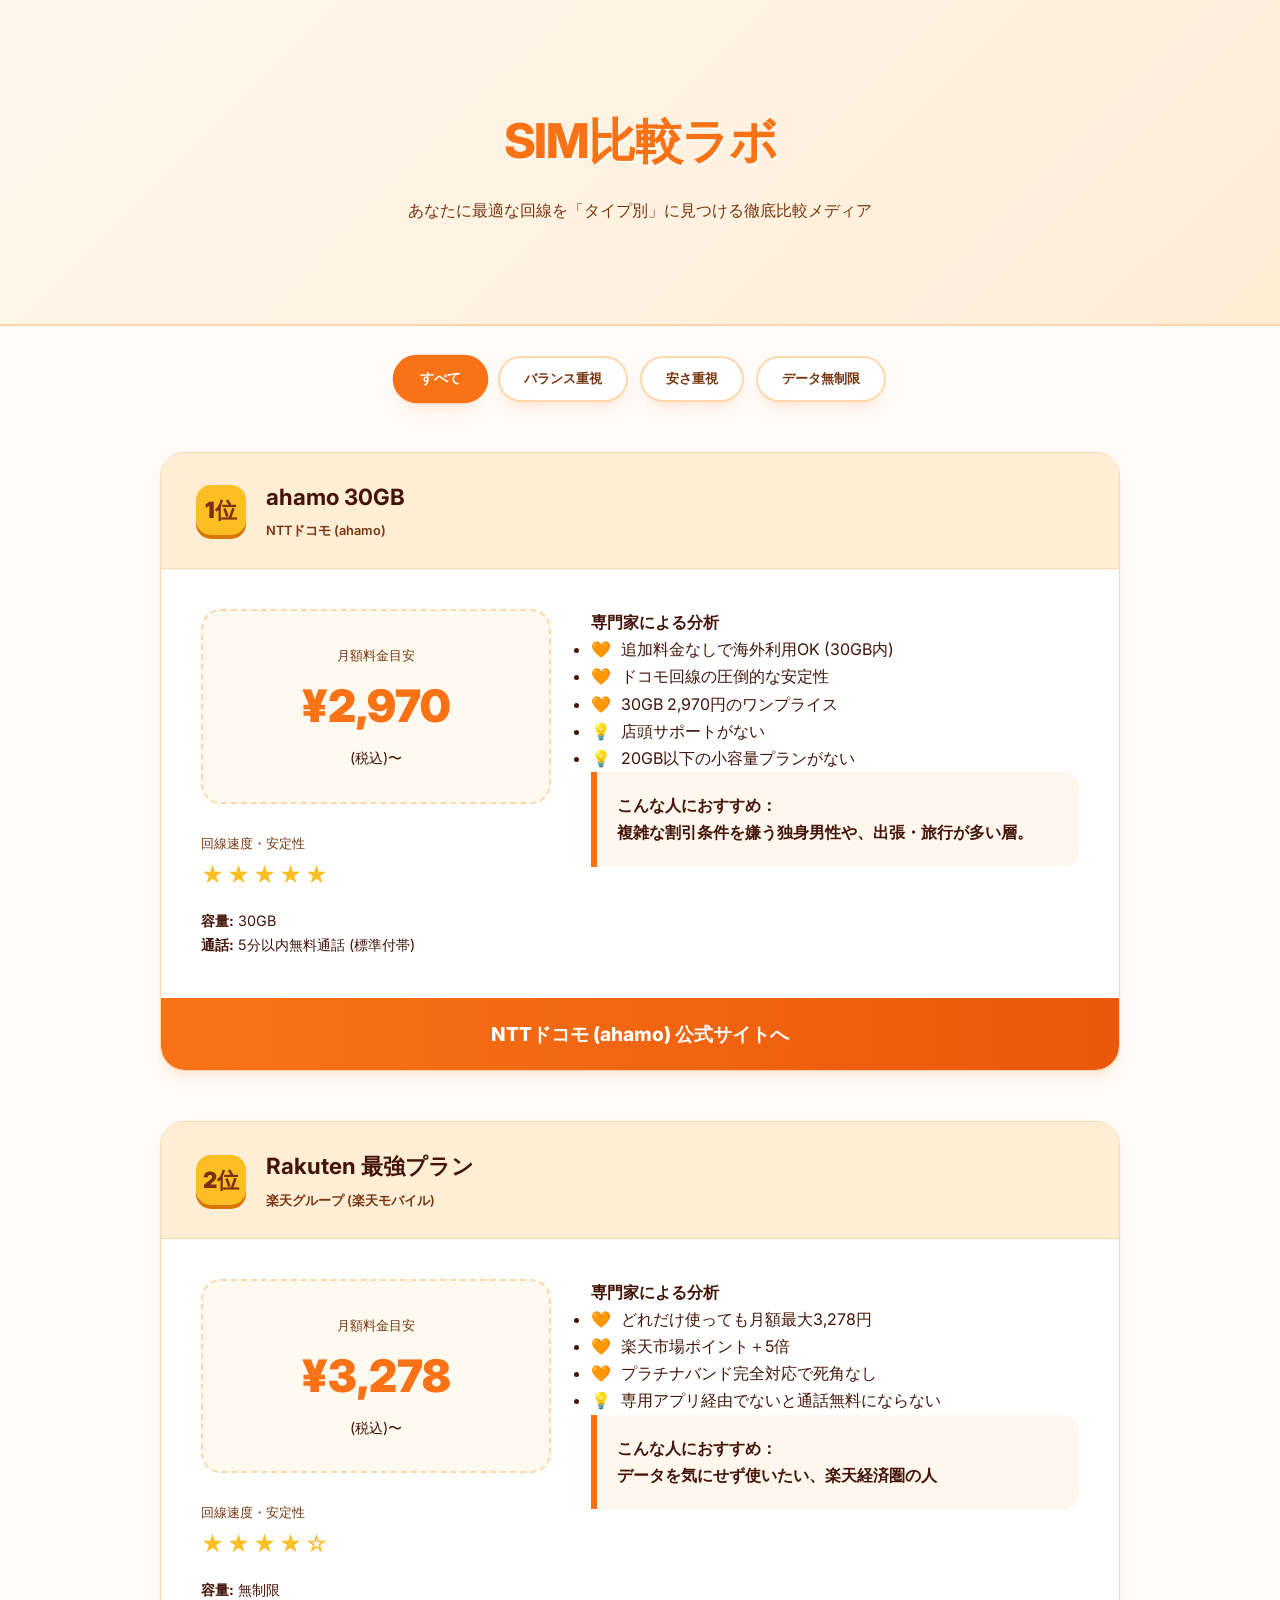
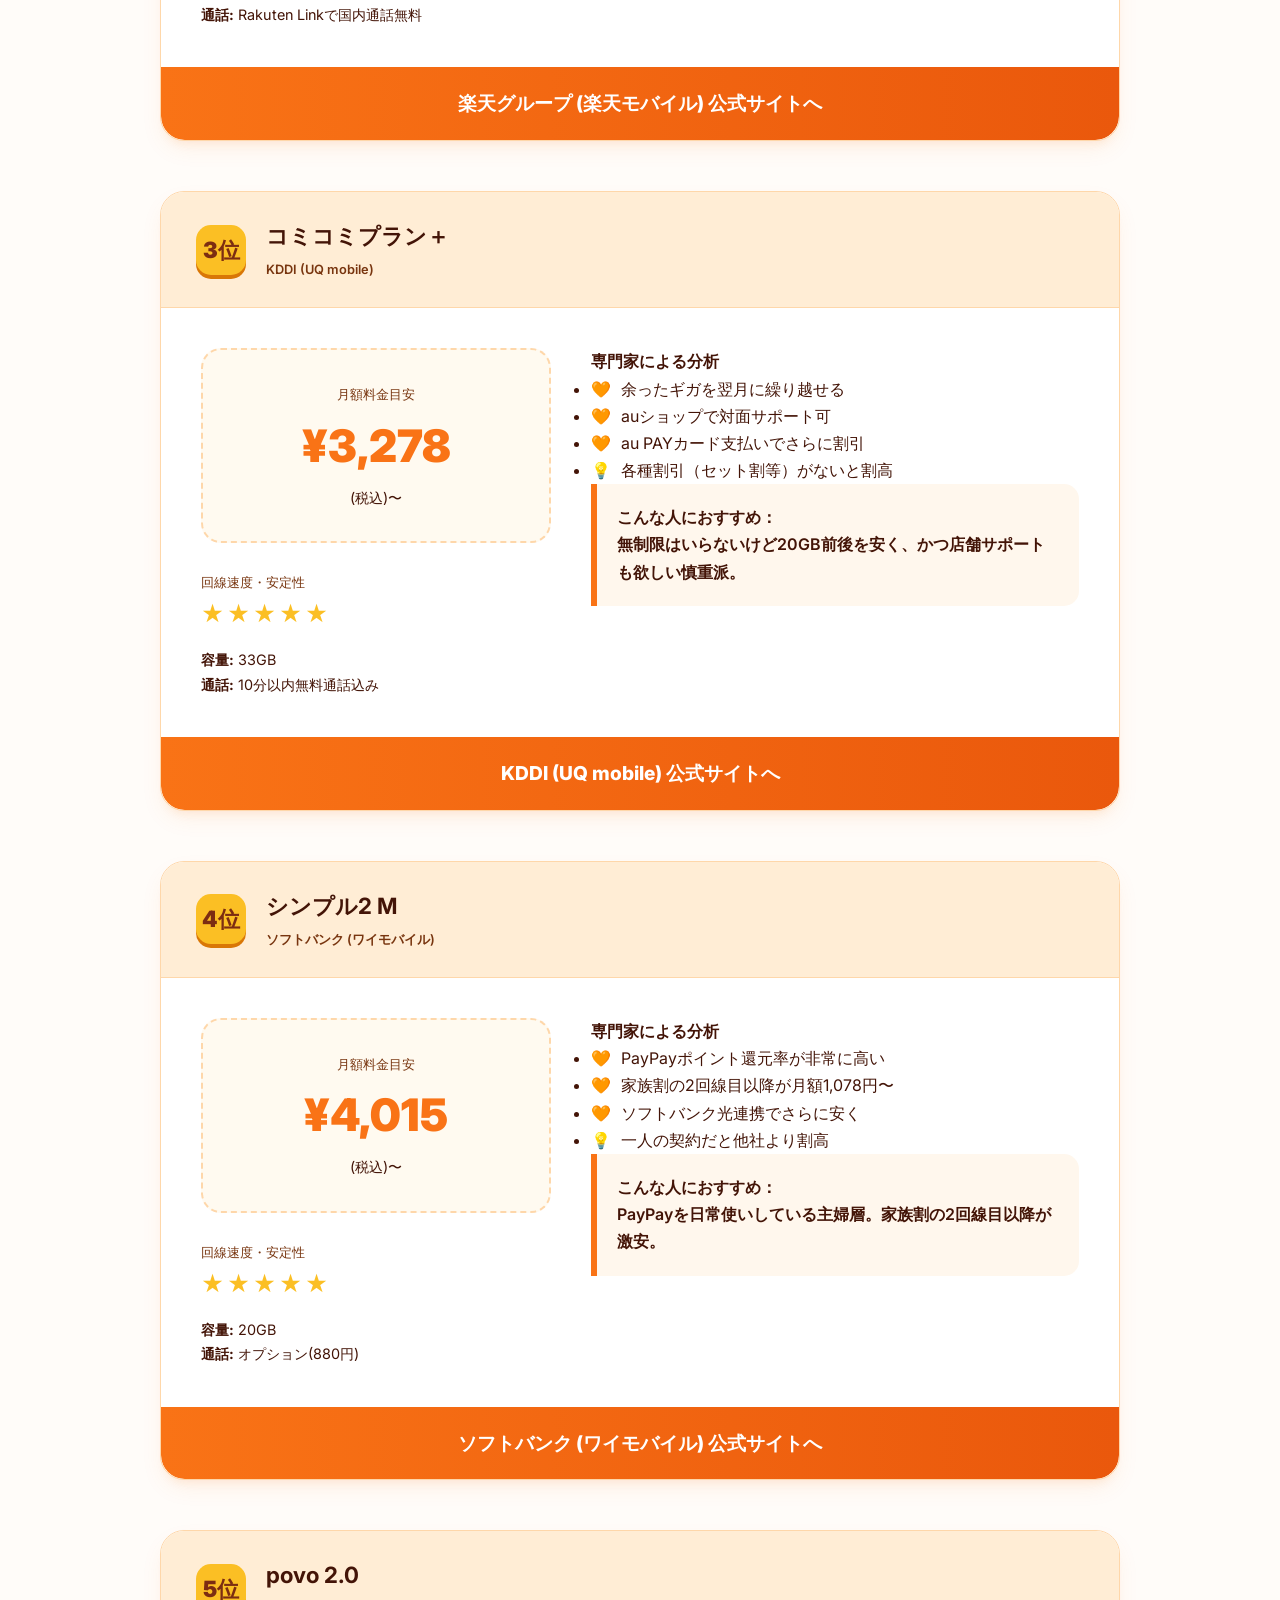
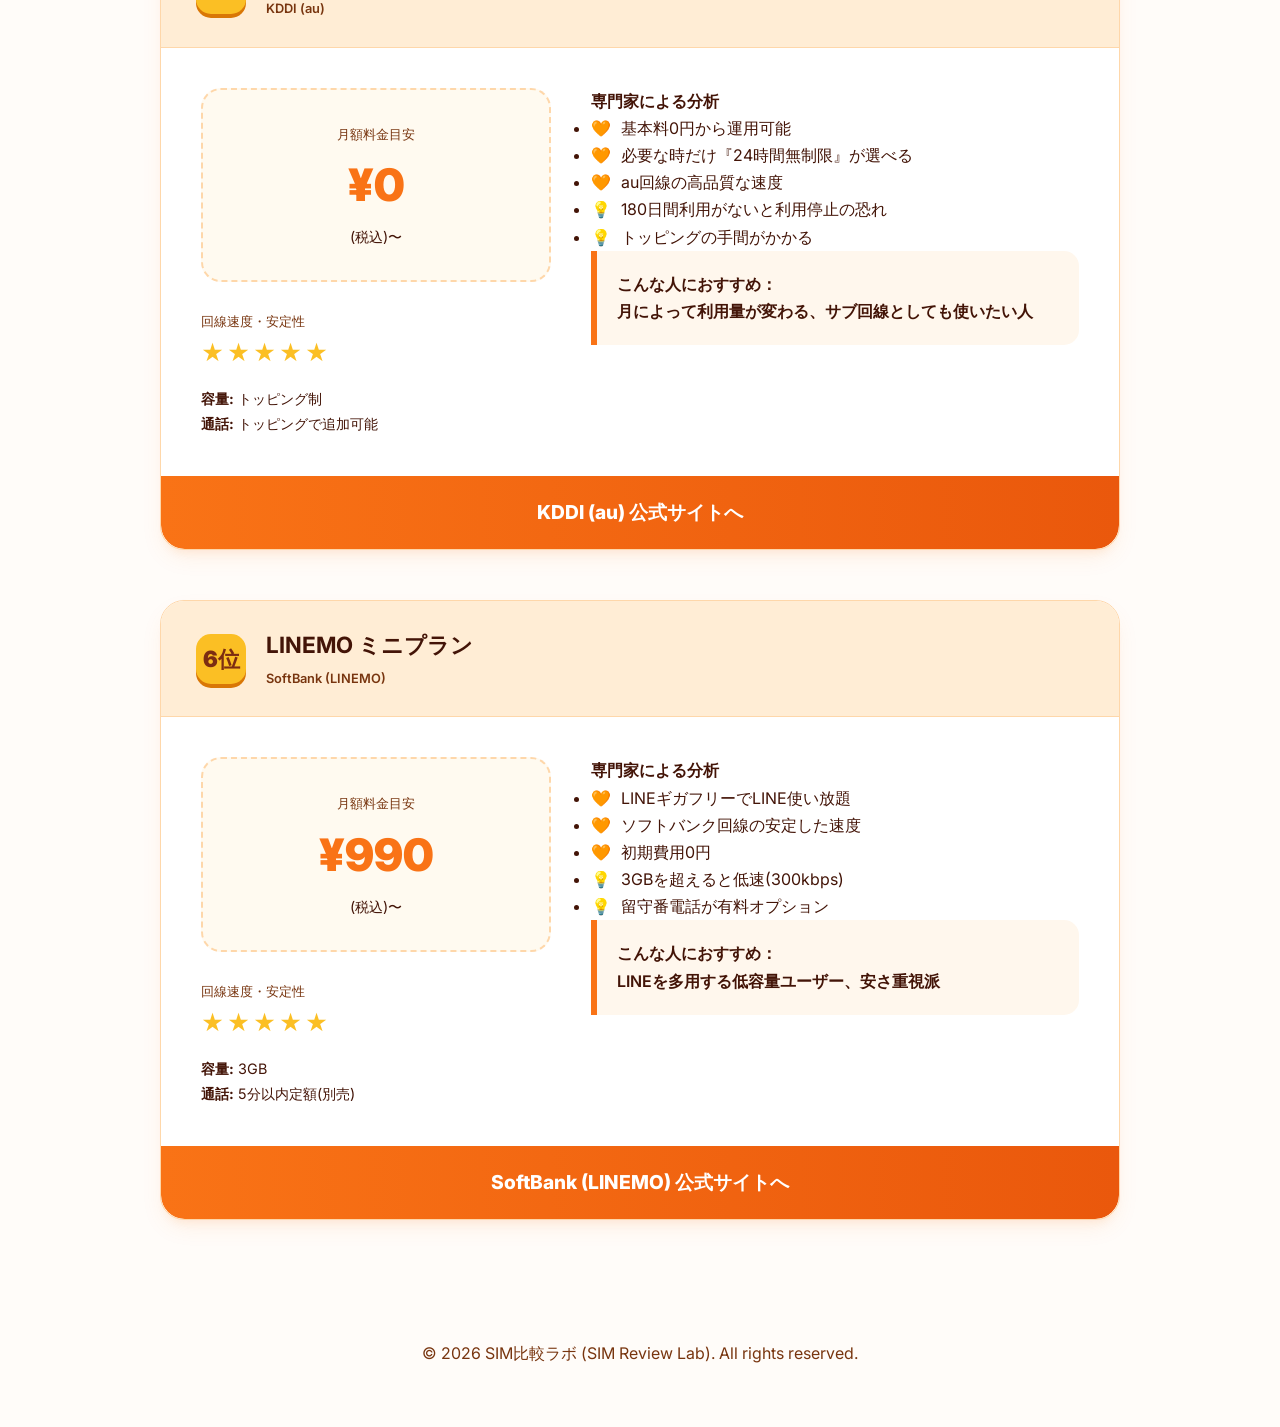
==== index.html @ 366abc52 "Add files via upload" ====
<!DOCTYPE html>
<html lang="ja">
<head>
    <meta charset="UTF-8">
    <meta name="viewport" content="width=device-width, initial-scale=1.0">
    <title>SIM比較ラボ | 格安SIM・キャリアの徹底比較</title>
    <!-- Google Fonts -->
    <link rel="preconnect" href="https://fonts.googleapis.com">
    <link rel="preconnect" href="https://fonts.gstatic.com" crossorigin>
    <link href="https://fonts.googleapis.com/css2?family=Inter:wght@400;600;700;800&display=swap" rel="stylesheet">
    <link rel="stylesheet" href="style.css">
</head>
<body>
    <header>
        <div class="container">
            <h1>SIM比較ラボ</h1>
            <p style="color: var(--text-muted); font-weight: 500;">あなたに最適な回線を「タイプ別」に見つける徹底比較メディア</p>
        </div>
    </header>

    <div class="container">
        <!-- Category Navigation -->
        <nav class="cat-nav">
            <button class="cat-btn active" data-cat="all">すべて</button>
            <button class="cat-btn" data-cat="balance">バランス重視</button>
            <button class="cat-btn" data-cat="cheap">安さ重視</button>
            <button class="cat-btn" data-cat="unlimited">データ無制限</button>
        </nav>

        <section id="rankingContainer" class="ranking-section">
            <div style="text-align: center; padding: 40px;">プランを読み込み中...</div>
        </section>

        <footer style="margin-top: 80px; text-align: center; color: var(--text-muted); padding: 40px 0;">
            <p>&copy; 2026 SIM比較ラボ (SIM Review Lab). All rights reserved.</p>
        </footer>
    </div>

    <script src="main.js"></script>
</body>
</html>
---- style.css ----
:root {
  --primary: #f97316; /* 暖色のオレンジ */
  --primary-light: #ffedd5;
  --secondary: #71717a;
  --accent: #fbbf24; /* ゴールド・イエロー */
  --bg-main: #fffcf9; /* クリーム色の背景 */
  --card-bg: #ffffff;
  --text-main: #431407; /* 濃い茶色のテキスト（温かみ） */
  --text-muted: #78350f;
  --border-color: #fed7aa;
  --success: #16a34a;
  --danger: #dc2626;
  --shadow: 0 10px 25px -5px rgba(249, 115, 22, 0.1), 0 8px 10px -6px rgba(249, 115, 22, 0.1);
}

* {
  margin: 0;
  padding: 0;
  box-sizing: border-box;
}

body {
  font-family: 'Inter', 'Noto Sans JP', sans-serif;
  background: var(--bg-main);
  color: var(--text-main);
  line-height: 1.7;
}

.container {
  max-width: 1000px;
  margin: 0 auto;
  padding: 20px;
}

/* Header & Navigation */
header {
  text-align: center;
  padding: 80px 20px;
  background: linear-gradient(135deg, #fff7ed 0%, #ffedd5 100%);
  border-bottom: 2px solid var(--border-color);
  margin-bottom: 40px;
}

header h1 {
  font-size: 3rem;
  font-weight: 800;
  color: var(--primary);
  letter-spacing: -1.5px;
  margin-bottom: 15px;
  text-shadow: 2px 2px 0px rgba(255,255,255,0.8);
}

.cat-nav {
  display: flex;
  justify-content: center;
  gap: 12px;
  margin: -30px 0 50px;
  position: sticky;
  top: 20px;
  z-index: 100;
}

.cat-btn {
  padding: 12px 24px;
  background: white;
  border: 2px solid var(--border-color);
  border-radius: 50px;
  cursor: pointer;
  font-weight: 700;
  color: var(--text-muted);
  box-shadow: var(--shadow);
  transition: all 0.3s cubic-bezier(0.4, 0, 0.2, 1);
}

.cat-btn.active {
  background: var(--primary);
  color: white;
  border-color: var(--primary);
  transform: scale(1.05);
}

/* Card & Ranking */
.review-card {
  background: var(--card-bg);
  border-radius: 24px;
  overflow: hidden;
  box-shadow: var(--shadow);
  border: 1px solid var(--border-color);
  margin-bottom: 50px;
  transition: transform 0.3s ease;
}

.review-card:hover {
  transform: translateY(-5px);
}

.card-header {
  padding: 25px 35px;
  background: var(--primary-light);
  display: flex;
  align-items: center;
  gap: 20px;
  border-bottom: 1px solid var(--border-color);
}

.rank-badge {
  background: var(--accent);
  color: #7c2d12;
  width: 50px;
  height: 50px;
  display: flex;
  align-items: center;
  justify-content: center;
  border-radius: 15px;
  font-weight: 900;
  font-size: 1.4rem;
  box-shadow: 0 4px 0 #d97706;
}

.card-content {
  padding: 40px;
  display: grid;
  grid-template-columns: 350px 1fr;
  gap: 40px;
}

@media (max-width: 850px) {
  .card-content { grid-template-columns: 1fr; }
}

.price-box {
  background: #fffaf0;
  padding: 30px;
  border-radius: 20px;
  border: 2px dashed var(--border-color);
  text-align: center;
  margin-bottom: 25px;
}

.price-main {
  font-size: 2.8rem;
  font-weight: 900;
  color: var(--primary);
  display: block;
}

.star-rating {
  color: var(--accent);
  font-size: 1.4rem;
  letter-spacing: 3px;
}

.list-pros li::before { content: '🧡'; margin-right: 10px; }
.list-cons li::before { content: '💡'; margin-right: 10px; }

.target-box {
  background: #fff7ed;
  border-left: 6px solid var(--primary);
  padding: 20px;
  border-radius: 0 15px 15px 0;
  font-weight: 600;
}

.btn-official {
  display: block;
  width: 100%;
  padding: 20px;
  background: linear-gradient(to right, #f97316, #ea580c);
  color: white;
  text-align: center;
  text-decoration: none;
  font-weight: 800;
  font-size: 1.2rem;
  border-radius: 0 0 24px 24px;
  transition: 0.3s;
}

.btn-official:hover {
  background: linear-gradient(to right, #ea580c, #c2410c);
  filter: brightness(1.1);
}

/* LP Specific */
.lp-hero {
  padding: 100px 20px;
  text-align: center;
  background: white;
  border-radius: 40px;
  margin-bottom: 60px;
  box-shadow: var(--shadow);
}

.crisis-text {
  color: var(--danger);
  font-weight: 900;
  font-size: 1.5rem;
  margin-bottom: 20px;
  display: block;
}

/* Diagnosis Section */
.diag-card {
  background: white;
  padding: 40px;
  border-radius: 30px;
  border: 3px solid var(--primary);
  margin: 40px 0;
}

.diag-grid {
  display: grid;
  grid-template-columns: repeat(auto-fit, minmax(200px, 1fr));
  gap: 20px;
  margin-top: 30px;
}

.diag-item {
  padding: 20px;
  background: var(--primary-light);
  border-radius: 15px;
  cursor: pointer;
  transition: 0.2s;
  text-align: center;
  font-weight: bold;
}

.diag-item:hover {
  background: var(--primary);
  color: white;
}
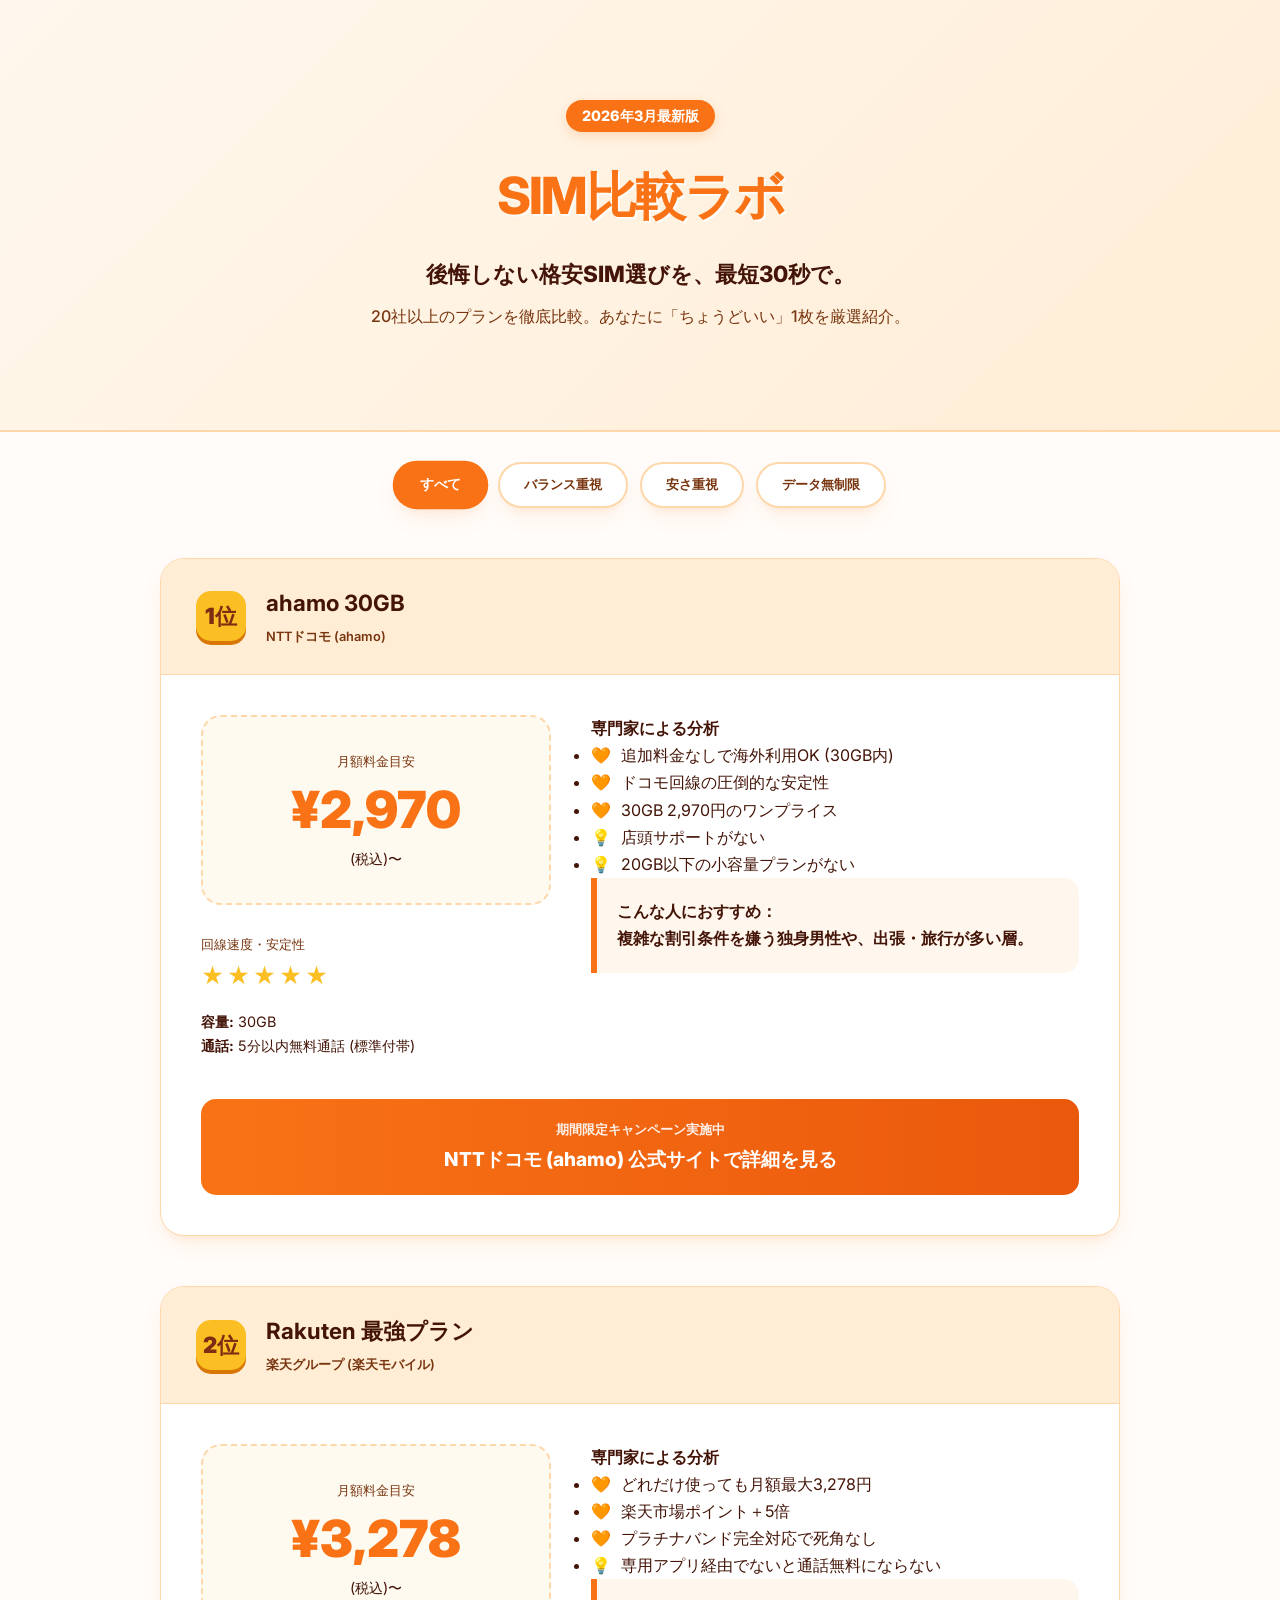
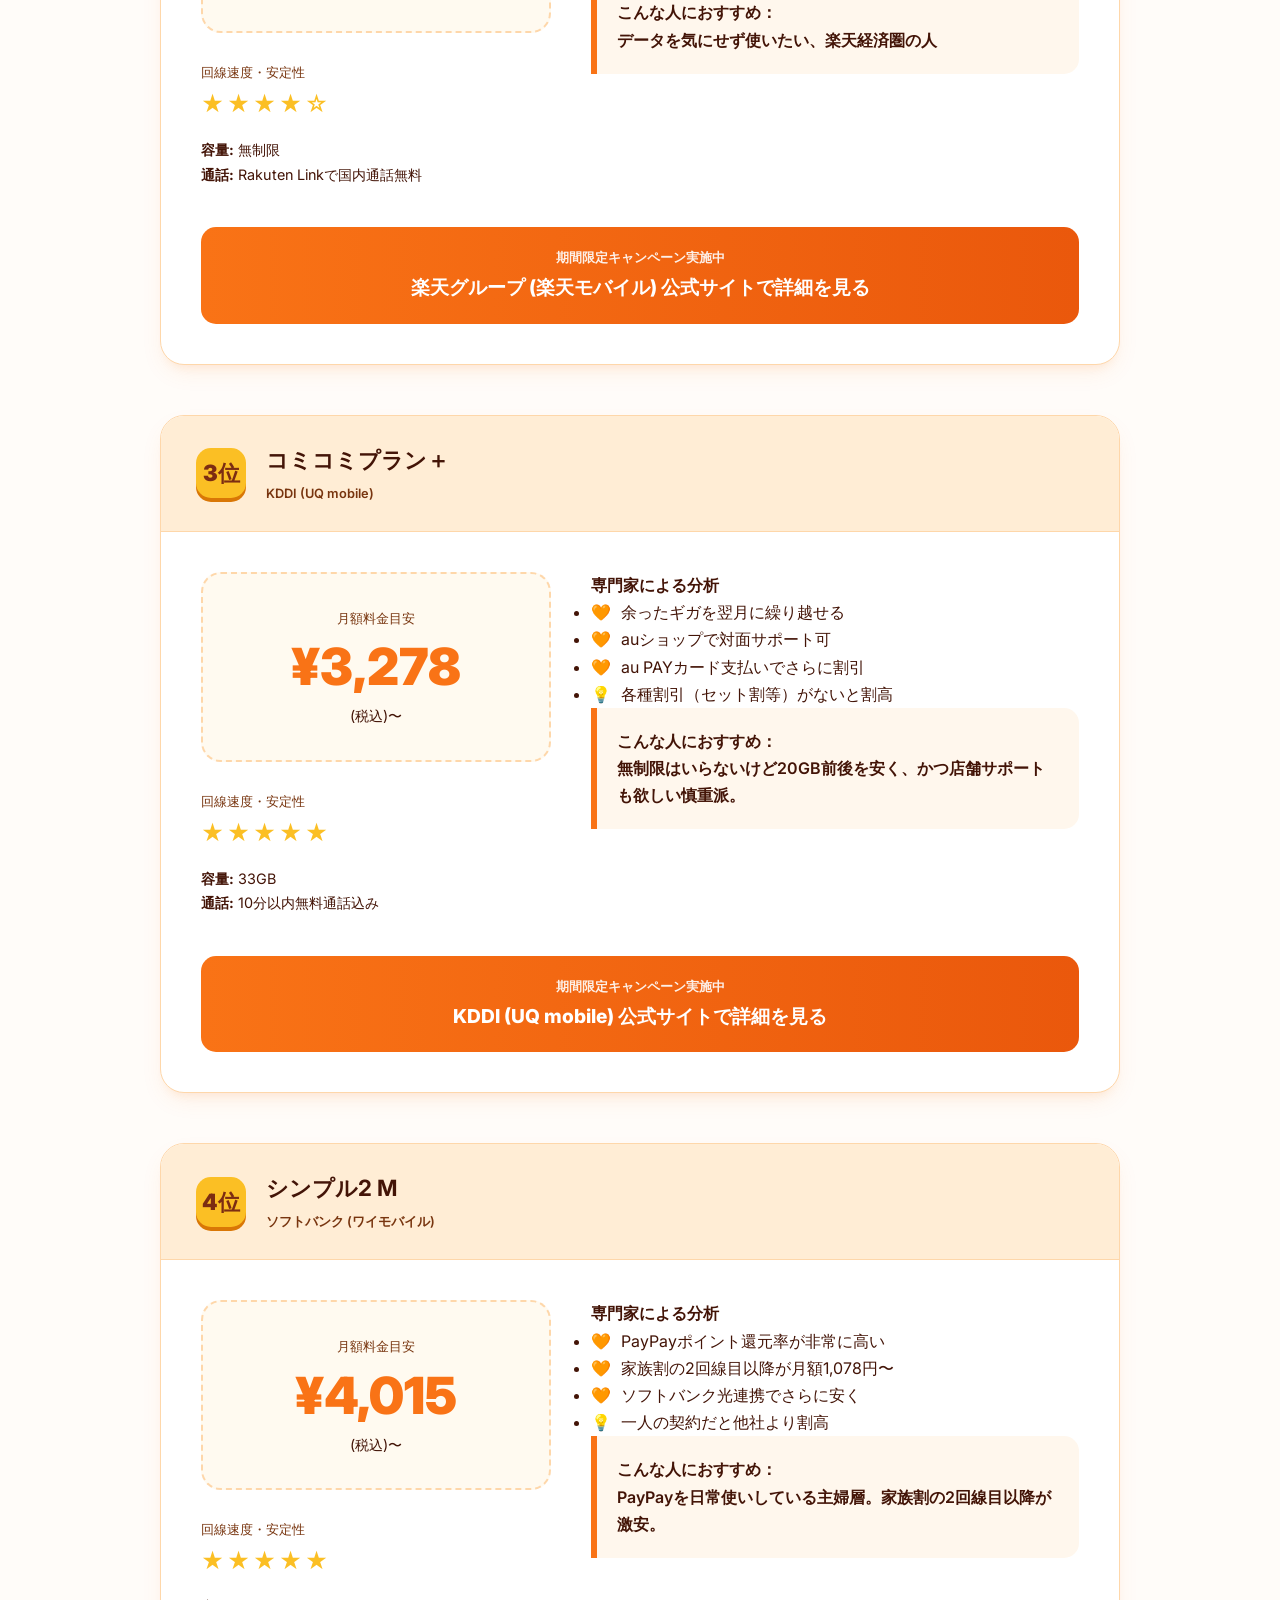
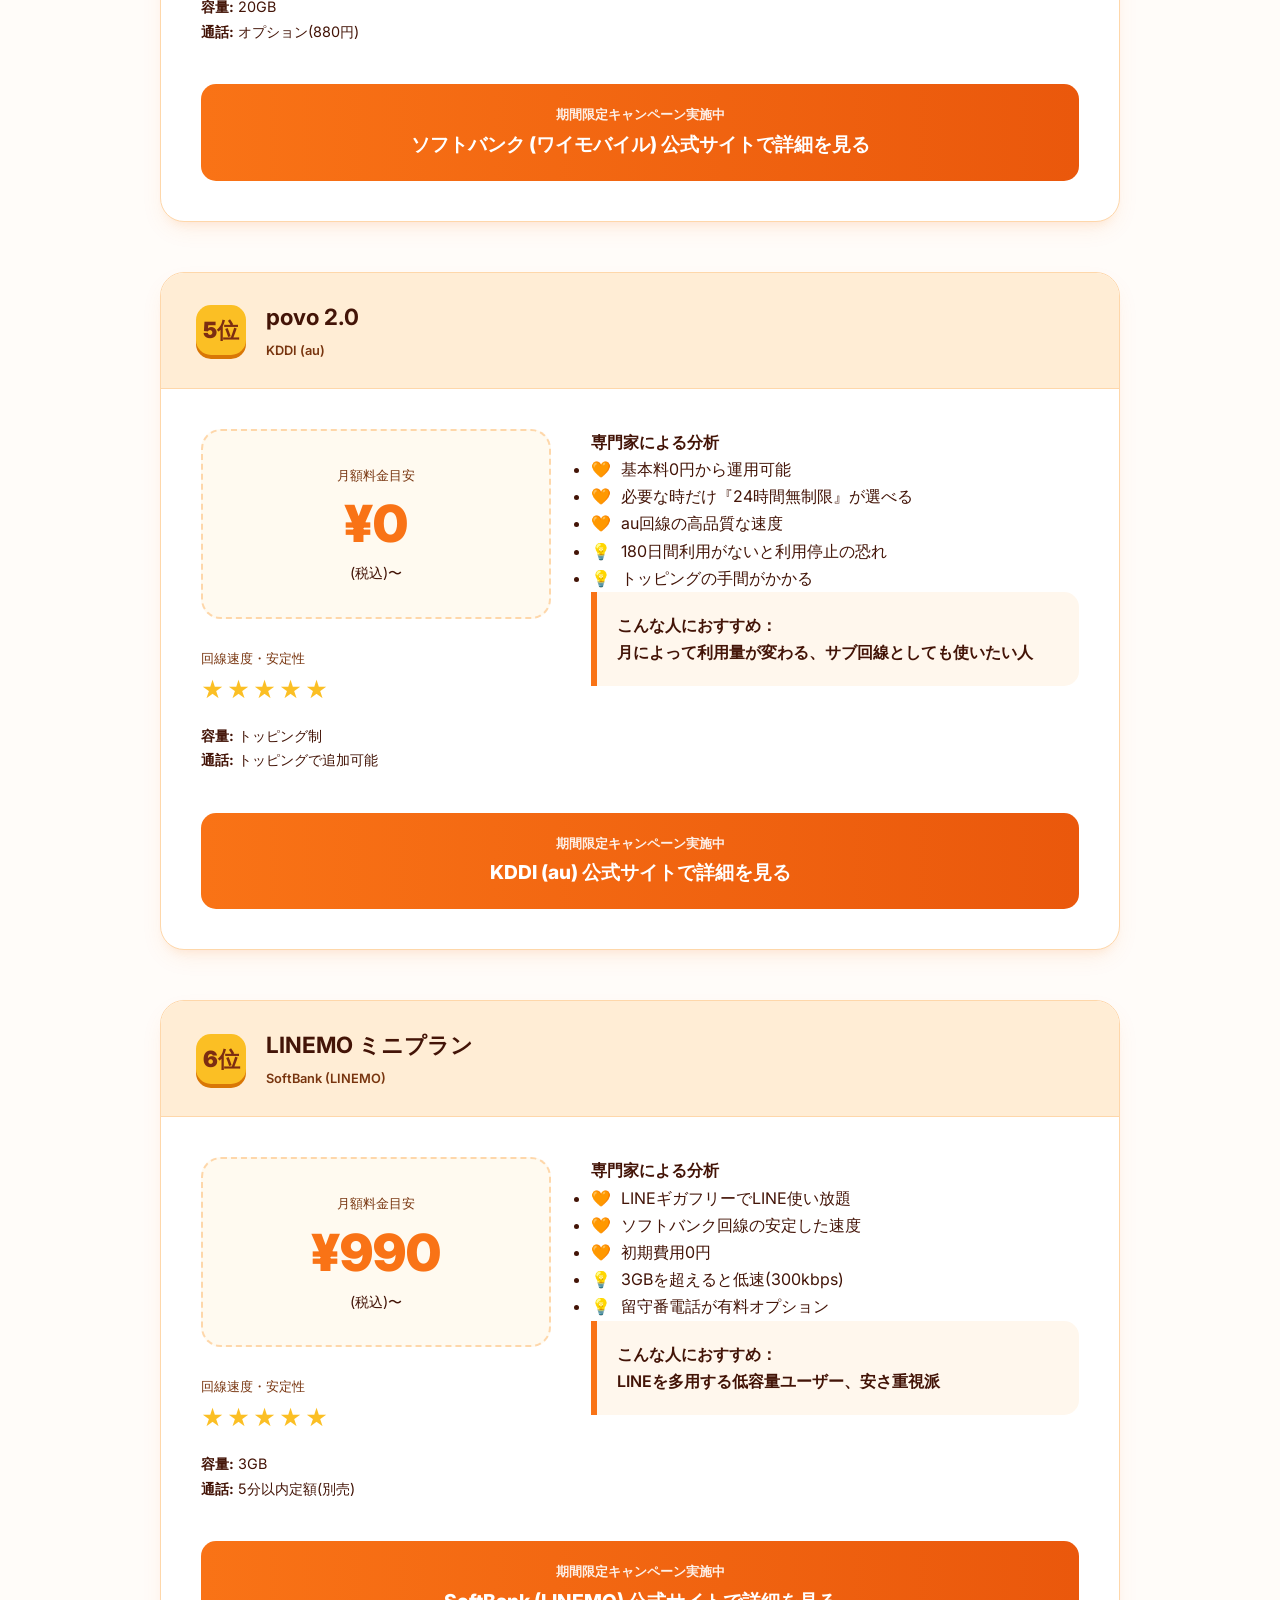
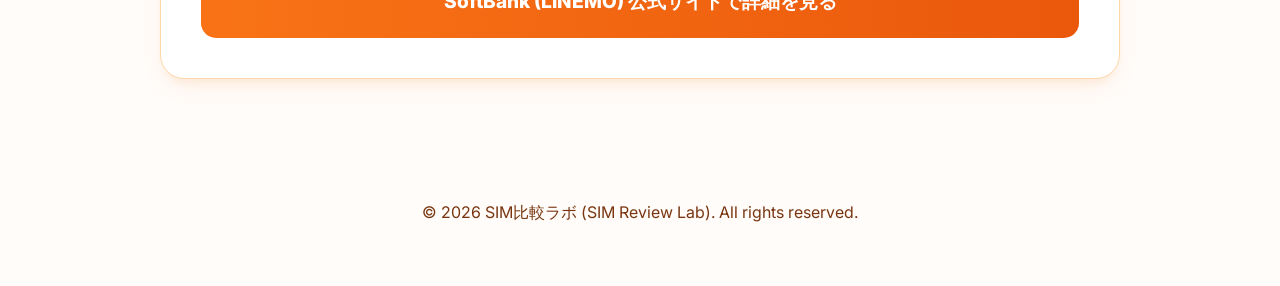
==== commit 3e69ca72: "Improve UX: Refresh hero copy, mobile optimization, and CTA enhancement" ====
--- a/index.html
+++ b/index.html
@@ -13,8 +13,10 @@
 <body>
     <header>
         <div class="container">
+            <div class="update-badge">2026年3月最新版</div>
             <h1>SIM比較ラボ</h1>
-            <p style="color: var(--text-muted); font-weight: 500;">あなたに最適な回線を「タイプ別」に見つける徹底比較メディア</p>
+            <p class="hero-subline">後悔しない格安SIM選びを、最短30秒で。</p>
+            <p class="hero-desc">20社以上のプランを徹底比較。あなたに「ちょうどいい」1枚を厳選紹介。</p>
         </div>
     </header>
 
--- a/style.css
+++ b/style.css
@@ -42,12 +42,39 @@
 }
 
 header h1 {
-  font-size: 3rem;
+  font-size: 3.2rem;
   font-weight: 800;
   color: var(--primary);
-  letter-spacing: -1.5px;
+  letter-spacing: -2px;
   margin-bottom: 15px;
   text-shadow: 2px 2px 0px rgba(255,255,255,0.8);
+}
+
+.update-badge {
+  display: inline-block;
+  background: var(--primary);
+  color: white;
+  padding: 4px 16px;
+  border-radius: 50px;
+  font-size: 0.9rem;
+  font-weight: 800;
+  margin-bottom: 20px;
+  box-shadow: 0 4px 12px rgba(249, 115, 22, 0.2);
+}
+
+.hero-subline {
+  font-size: 1.4rem;
+  font-weight: 800;
+  color: var(--text-main);
+  margin-bottom: 10px;
+}
+
+.hero-desc {
+  font-size: 1rem;
+  color: var(--text-muted);
+  font-weight: 500;
+  max-width: 600px;
+  margin: 0 auto;
 }
 
 .cat-nav {
@@ -138,10 +165,12 @@
 }
 
 .price-main {
-  font-size: 2.8rem;
+  font-size: 3.2rem;
   font-weight: 900;
   color: var(--primary);
   display: block;
+  line-height: 1;
+  margin: 10px 0;
 }
 
 .star-rating {
@@ -178,6 +207,15 @@
 .btn-official:hover {
   background: linear-gradient(to right, #ea580c, #c2410c);
   filter: brightness(1.1);
+}
+
+/* Mobile Adjustments */
+@media (max-width: 600px) {
+  header h1 { font-size: 2.2rem; }
+  .hero-subline { font-size: 1.1rem; }
+  .card-content { padding: 25px; gap: 20px; }
+  .spec-col { padding-bottom: 20px; border-bottom: 1px dashed var(--border-color); }
+  .price-main { font-size: 2.5rem; }
 }
 
 /* LP Specific */
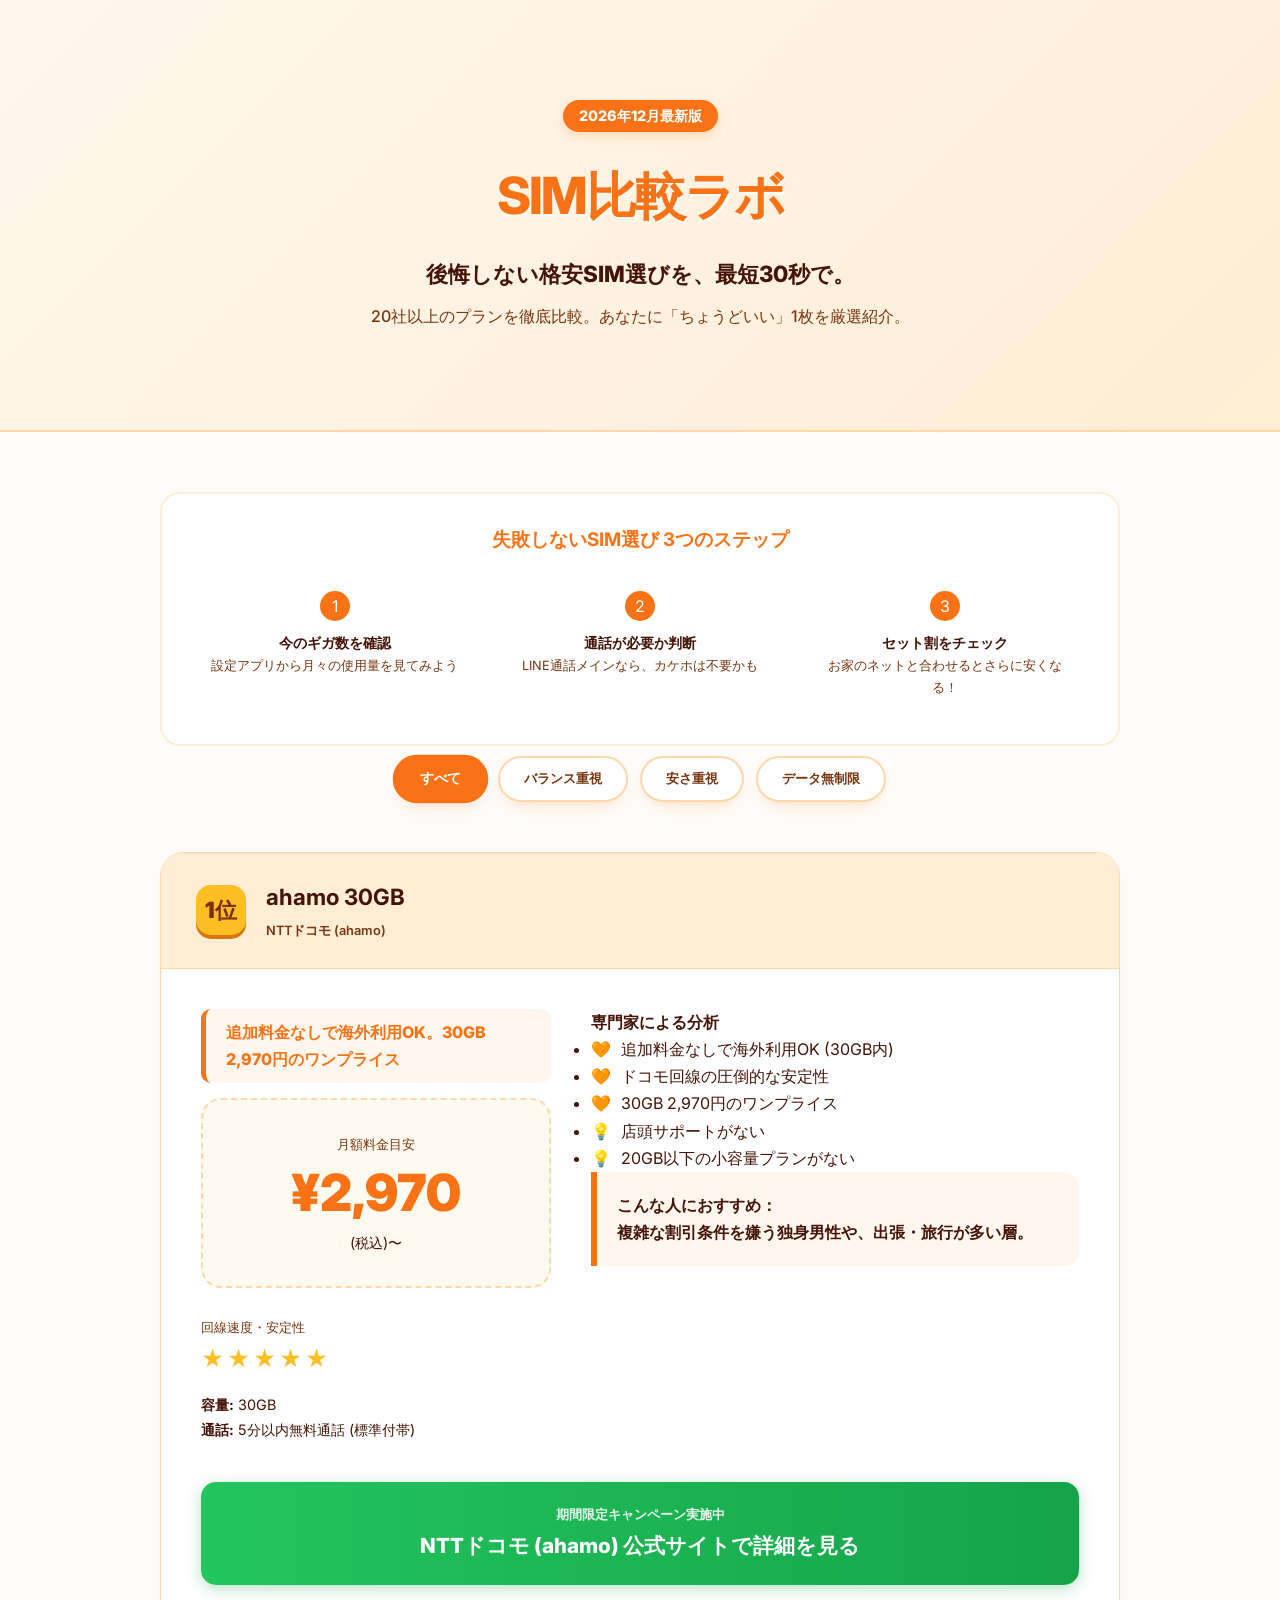
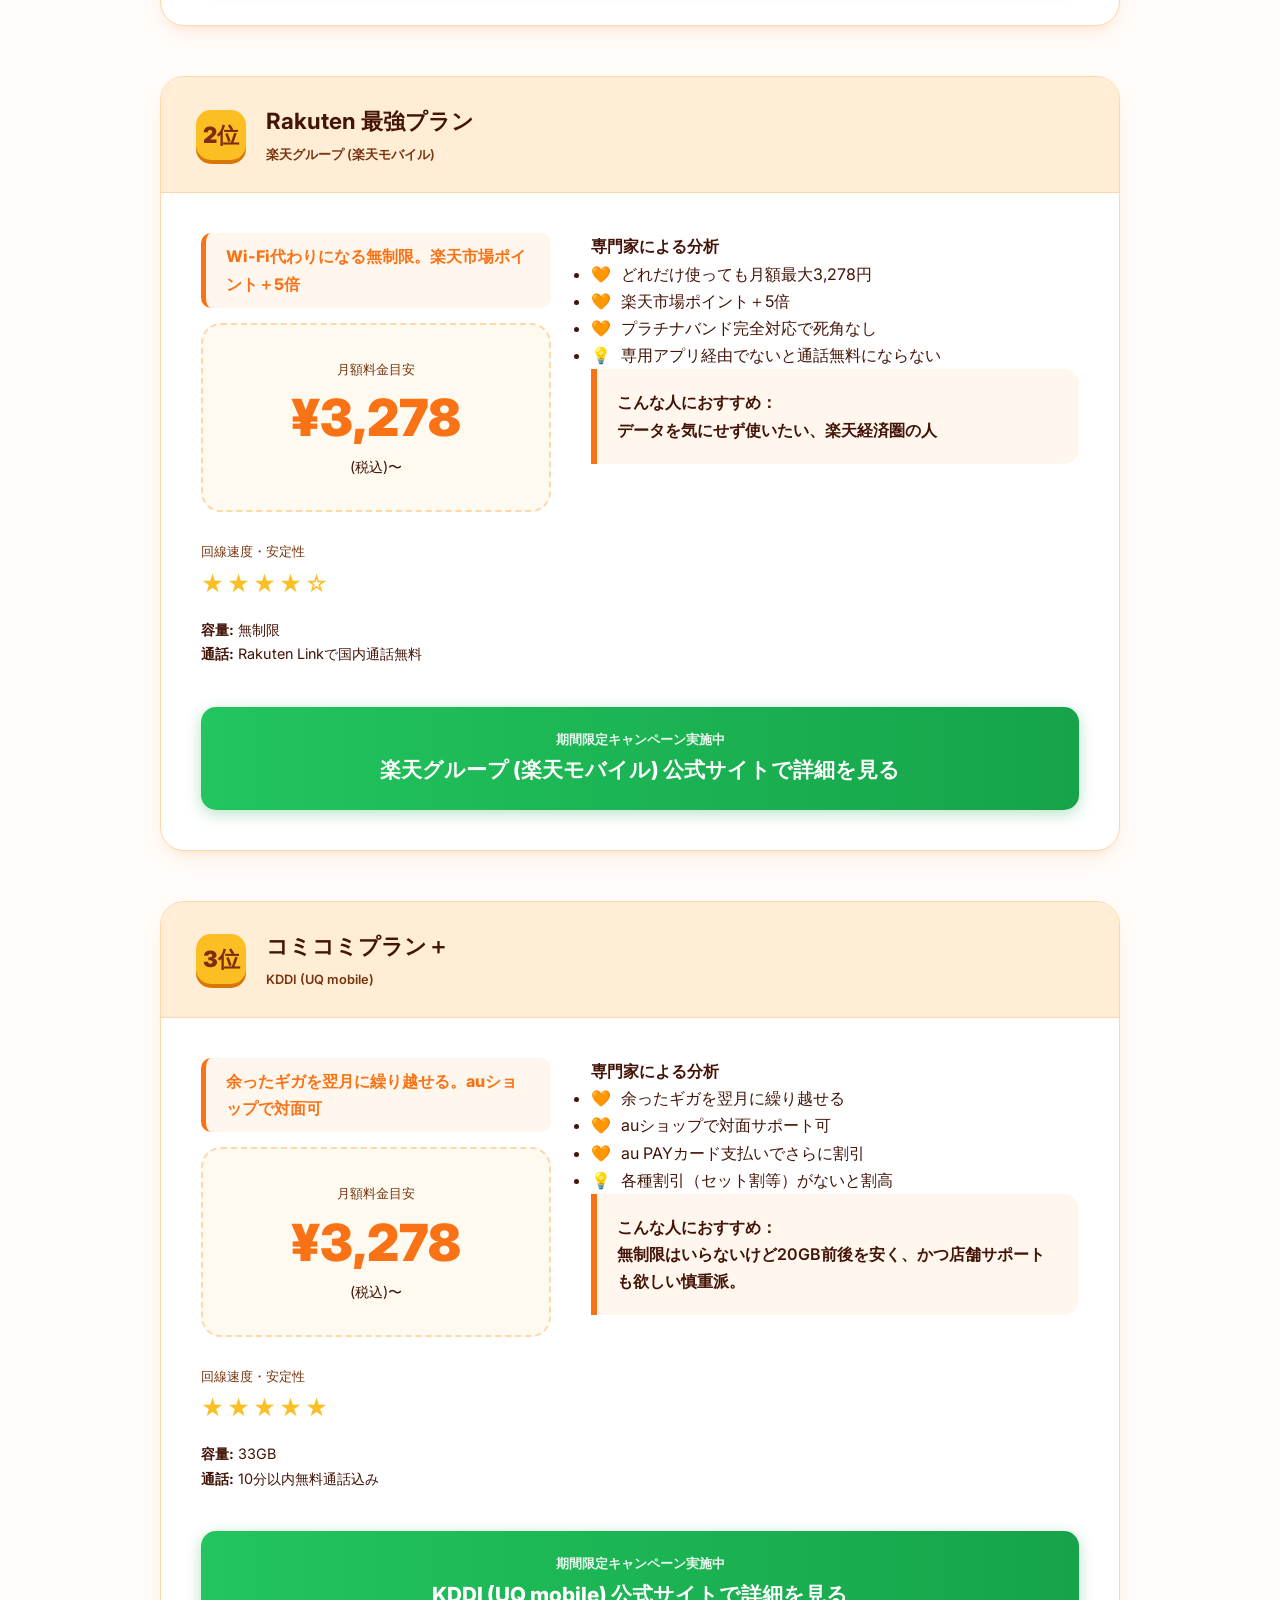
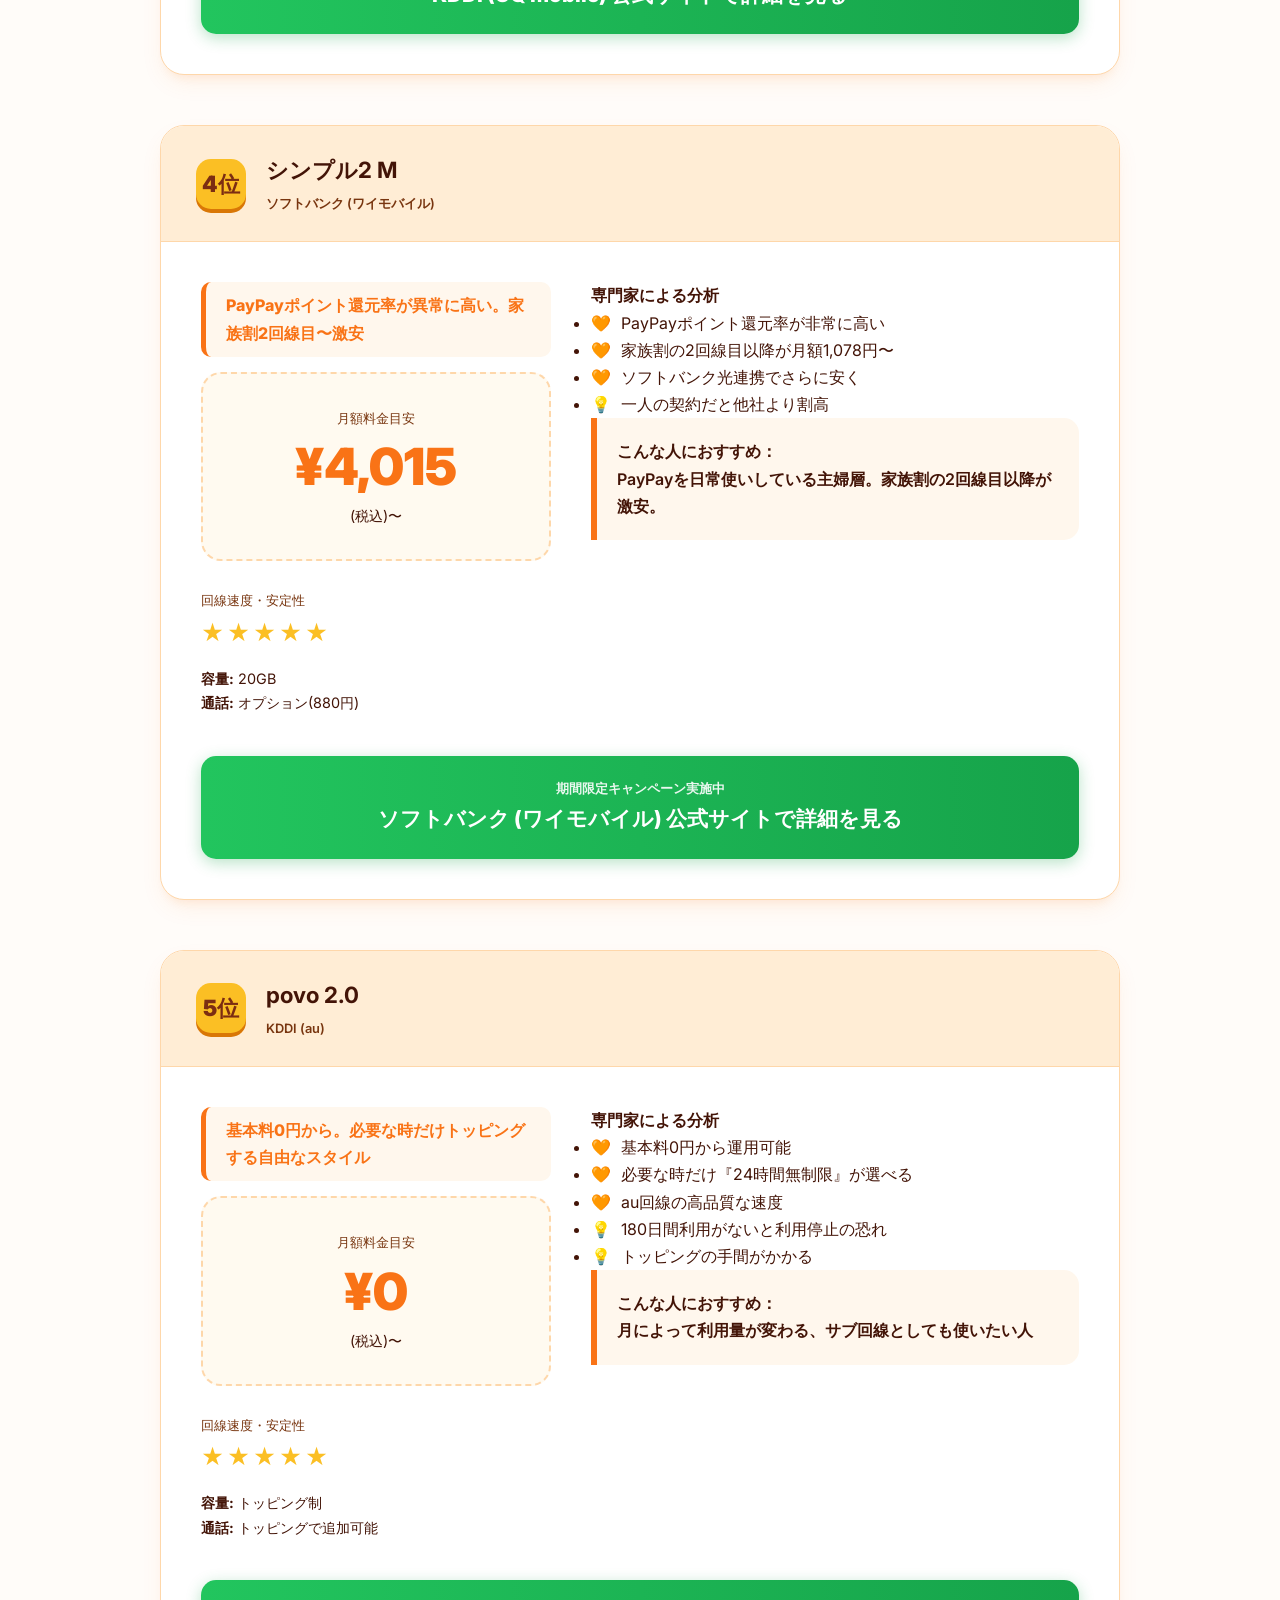
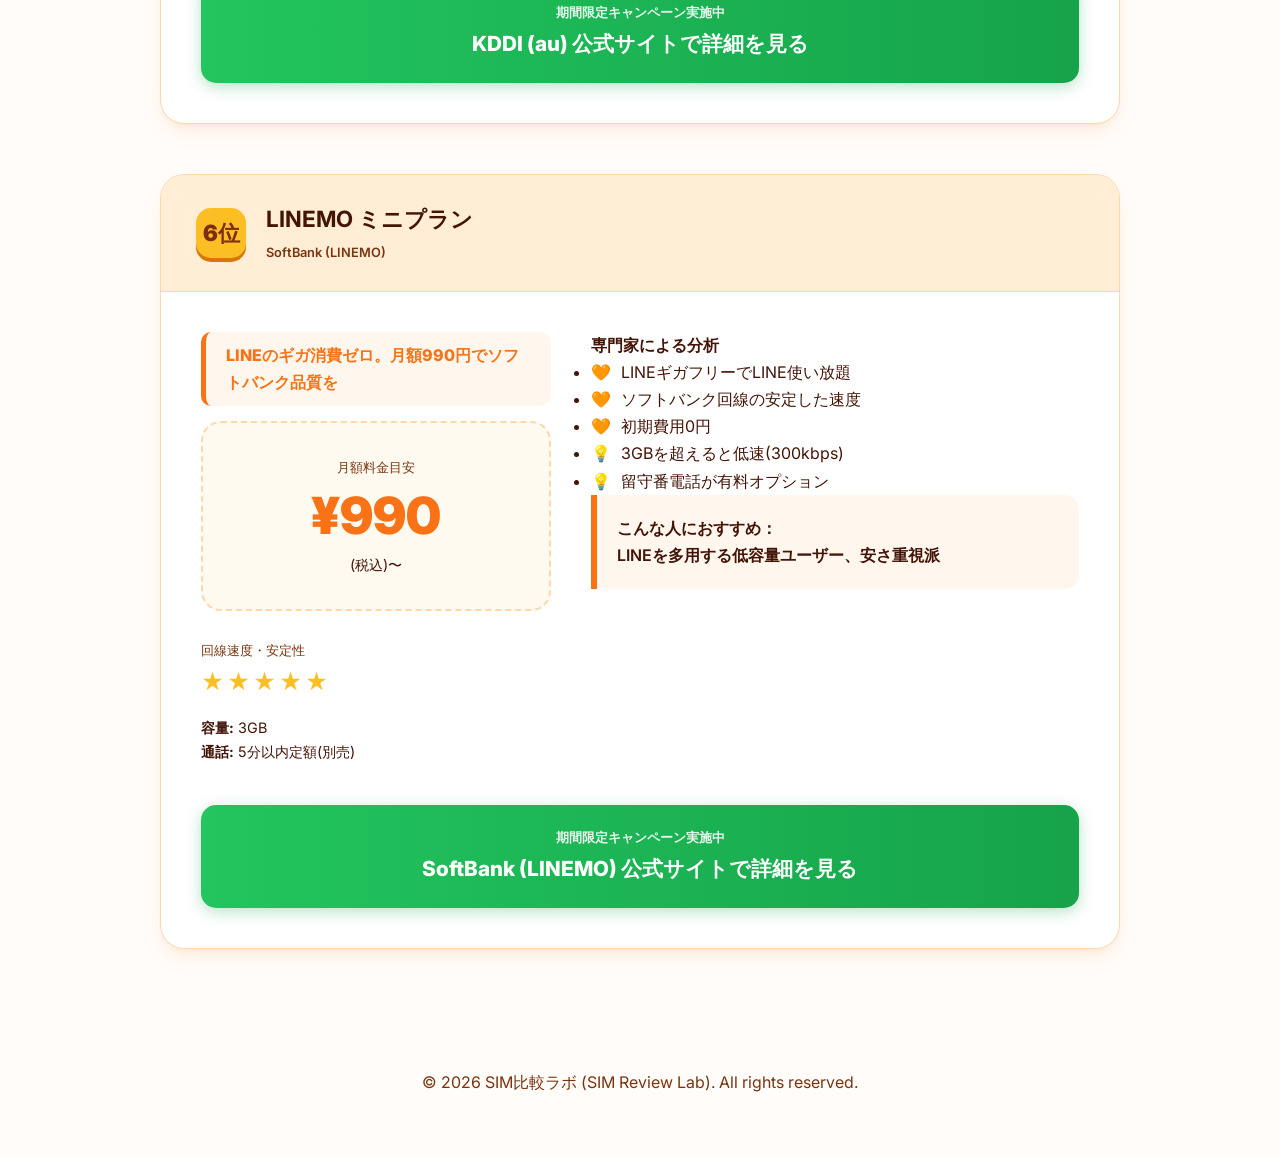
==== commit 0157e481: "Improve UX Phase 2: Dynamic date, Killer phrases, Skeleton screen, and CTA optimization" ====
--- a/index.html
+++ b/index.html
@@ -13,7 +13,7 @@
 <body>
     <header>
         <div class="container">
-            <div class="update-badge">2026年3月最新版</div>
+            <div class="update-badge" id="currentDateBadge">2026年3月最新版</div>
             <h1>SIM比較ラボ</h1>
             <p class="hero-subline">後悔しない格安SIM選びを、最短30秒で。</p>
             <p class="hero-desc">20社以上のプランを徹底比較。あなたに「ちょうどいい」1枚を厳選紹介。</p>
@@ -21,6 +21,28 @@
     </header>
 
     <div class="container">
+        <!-- Quick Guide -->
+        <section class="guide-section">
+            <h3 style="text-align: center; color: var(--primary);">失敗しないSIM選び 3つのステップ</h3>
+            <div class="guide-grid">
+                <div class="guide-step">
+                    <span class="step-num">1</span>
+                    <p style="font-size: 0.9rem; font-weight: 700;">今のギガ数を確認</p>
+                    <p style="font-size: 0.8rem; color: var(--text-muted);">設定アプリから月々の使用量を見てみよう</p>
+                </div>
+                <div class="guide-step">
+                    <span class="step-num">2</span>
+                    <p style="font-size: 0.9rem; font-weight: 700;">通話が必要か判断</p>
+                    <p style="font-size: 0.8rem; color: var(--text-muted);">LINE通話メインなら、カケホは不要かも</p>
+                </div>
+                <div class="guide-step">
+                    <span class="step-num">3</span>
+                    <p style="font-size: 0.9rem; font-weight: 700;">セット割をチェック</p>
+                    <p style="font-size: 0.8rem; color: var(--text-muted);">お家のネットと合わせるとさらに安くなる！</p>
+                </div>
+            </div>
+        </section>
+
         <!-- Category Navigation -->
         <nav class="cat-nav">
             <button class="cat-btn active" data-cat="all">すべて</button>
@@ -30,7 +52,9 @@
         </nav>
 
         <section id="rankingContainer" class="ranking-section">
-            <div style="text-align: center; padding: 40px;">プランを読み込み中...</div>
+            <div class="skeleton-card skeleton"></div>
+            <div class="skeleton-card skeleton"></div>
+            <div class="skeleton-card skeleton"></div>
         </section>
 
         <footer style="margin-top: 80px; text-align: center; color: var(--text-muted); padding: 40px 0;">
--- a/style.css
+++ b/style.css
@@ -209,6 +209,94 @@
   filter: brightness(1.1);
 }
 
+/* New Positive CTA Color for Phase 2 */
+.btn-cta-positive {
+  display: block;
+  width: 100%;
+  padding: 22px;
+  background: linear-gradient(to right, #22c55e, #16a34a);
+  color: white;
+  text-align: center;
+  text-decoration: none;
+  font-weight: 800;
+  font-size: 1.3rem;
+  border-radius: 15px;
+  transition: 0.3s;
+  box-shadow: 0 4px 15px rgba(22, 163, 74, 0.3);
+}
+
+.btn-cta-positive:hover {
+  transform: translateY(-2px);
+  box-shadow: 0 6px 20px rgba(22, 163, 74, 0.4);
+  filter: brightness(1.05);
+}
+
+/* Skeleton Screen */
+.skeleton {
+  background: linear-gradient(90deg, #f3f4f6 25%, #e5e7eb 50%, #f3f4f6 75%);
+  background-size: 200% 100%;
+  animation: loading 1.5s infinite;
+  border-radius: 12px;
+}
+
+@keyframes loading {
+  0% { background-position: 200% 0; }
+  100% { background-position: -200% 0; }
+}
+
+.skeleton-card {
+  height: 400px;
+  margin-bottom: 30px;
+  background: white;
+  border: 1px solid var(--border-color);
+  border-radius: 24px;
+  padding: 40px;
+}
+
+/* Guide Section */
+.guide-section {
+  background: white;
+  padding: 30px;
+  border-radius: 20px;
+  margin-bottom: 40px;
+  border: 2px solid var(--primary-light);
+}
+
+.guide-grid {
+  display: grid;
+  grid-template-columns: repeat(auto-fit, minmax(200px, 1fr));
+  gap: 20px;
+  margin-top: 20px;
+}
+
+.guide-step {
+  text-align: center;
+  padding: 15px;
+}
+
+.step-num {
+  display: inline-block;
+  background: var(--primary);
+  color: white;
+  width: 30px;
+  height: 30px;
+  border-radius: 50%;
+  line-height: 30px;
+  margin-bottom: 10px;
+}
+
+/* Killer Phrase */
+.killer-phrase {
+  display: block;
+  background: #fff7ed;
+  color: var(--primary);
+  padding: 10px 20px;
+  border-radius: 10px;
+  font-weight: 800;
+  margin-bottom: 15px;
+  border-left: 5px solid var(--primary);
+}
+
 /* Mobile Adjustments */
 @media (max-width: 600px) {
   header h1 { font-size: 2.2rem; }
@@ -216,6 +304,7 @@
   .card-content { padding: 25px; gap: 20px; }
   .spec-col { padding-bottom: 20px; border-bottom: 1px dashed var(--border-color); }
   .price-main { font-size: 2.5rem; }
+  .btn-cta-positive { font-size: 1.1rem; padding: 18px; }
 }
 
 /* LP Specific */
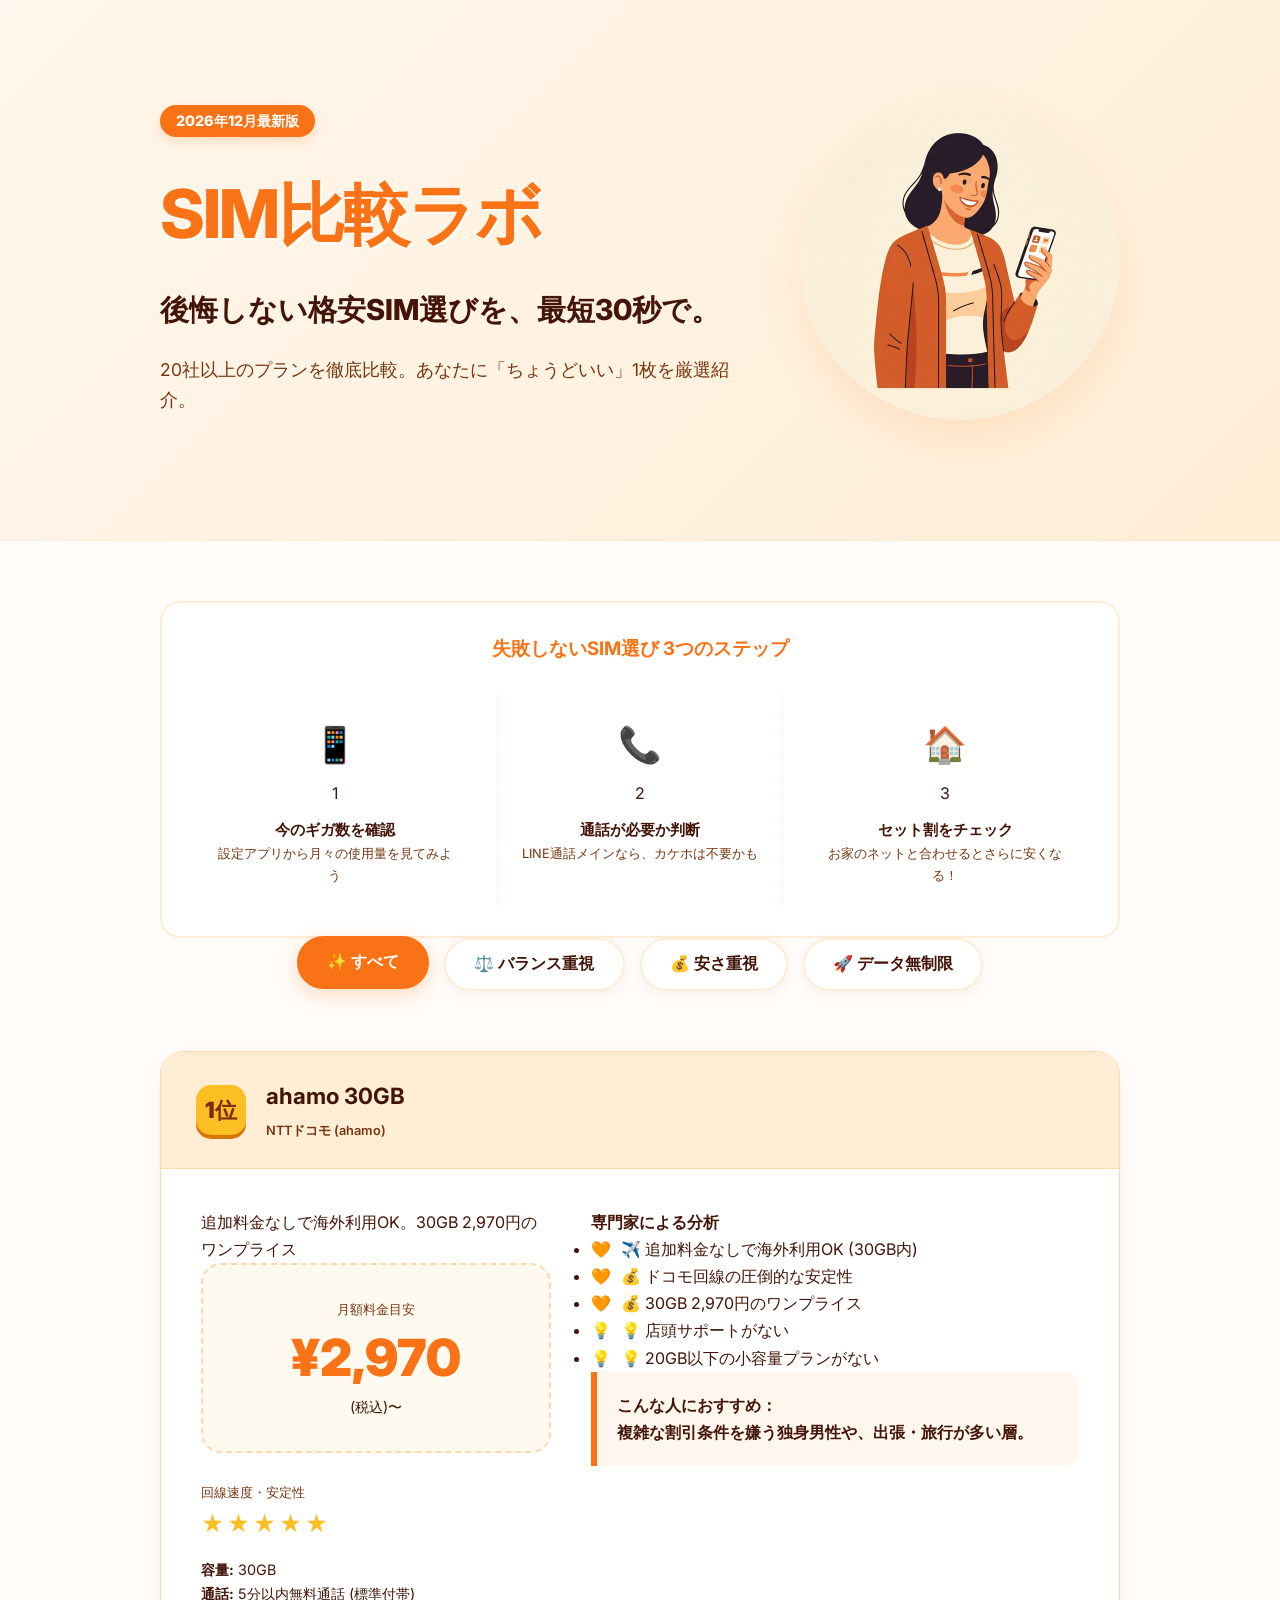
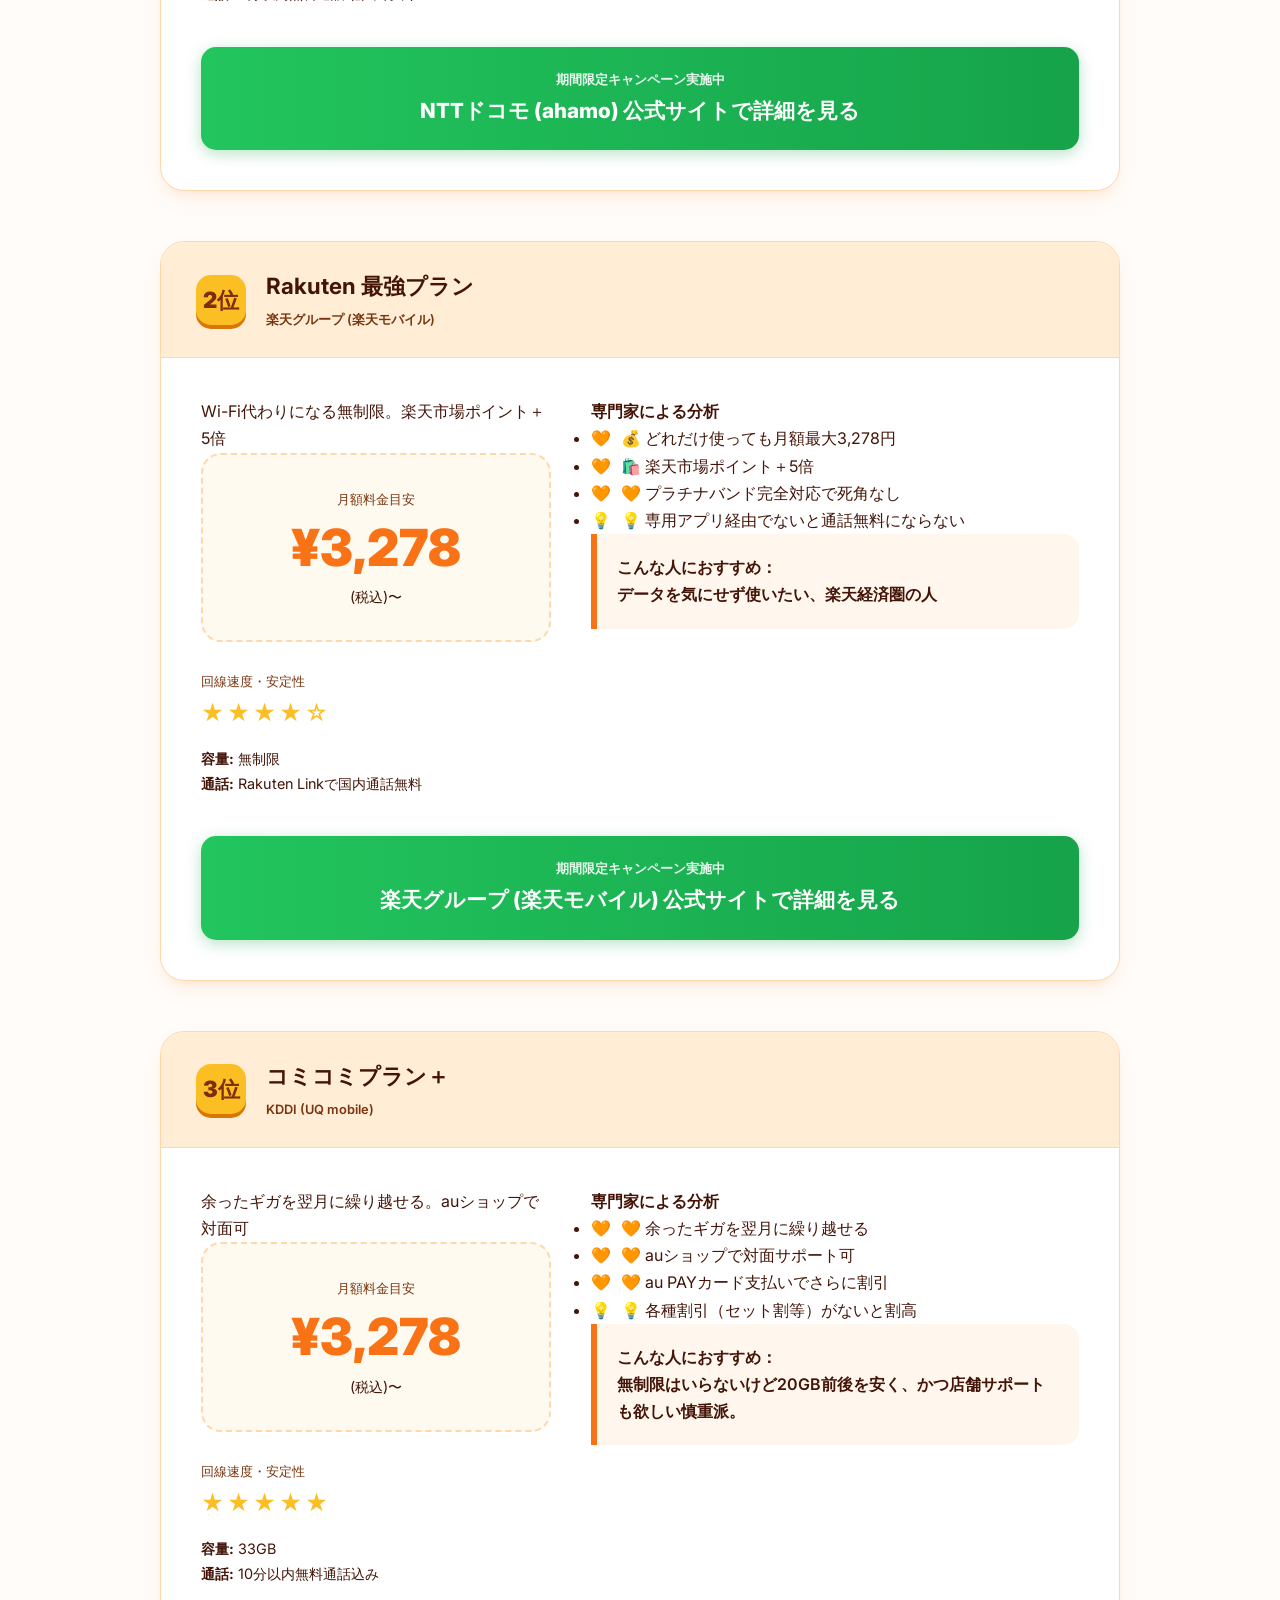
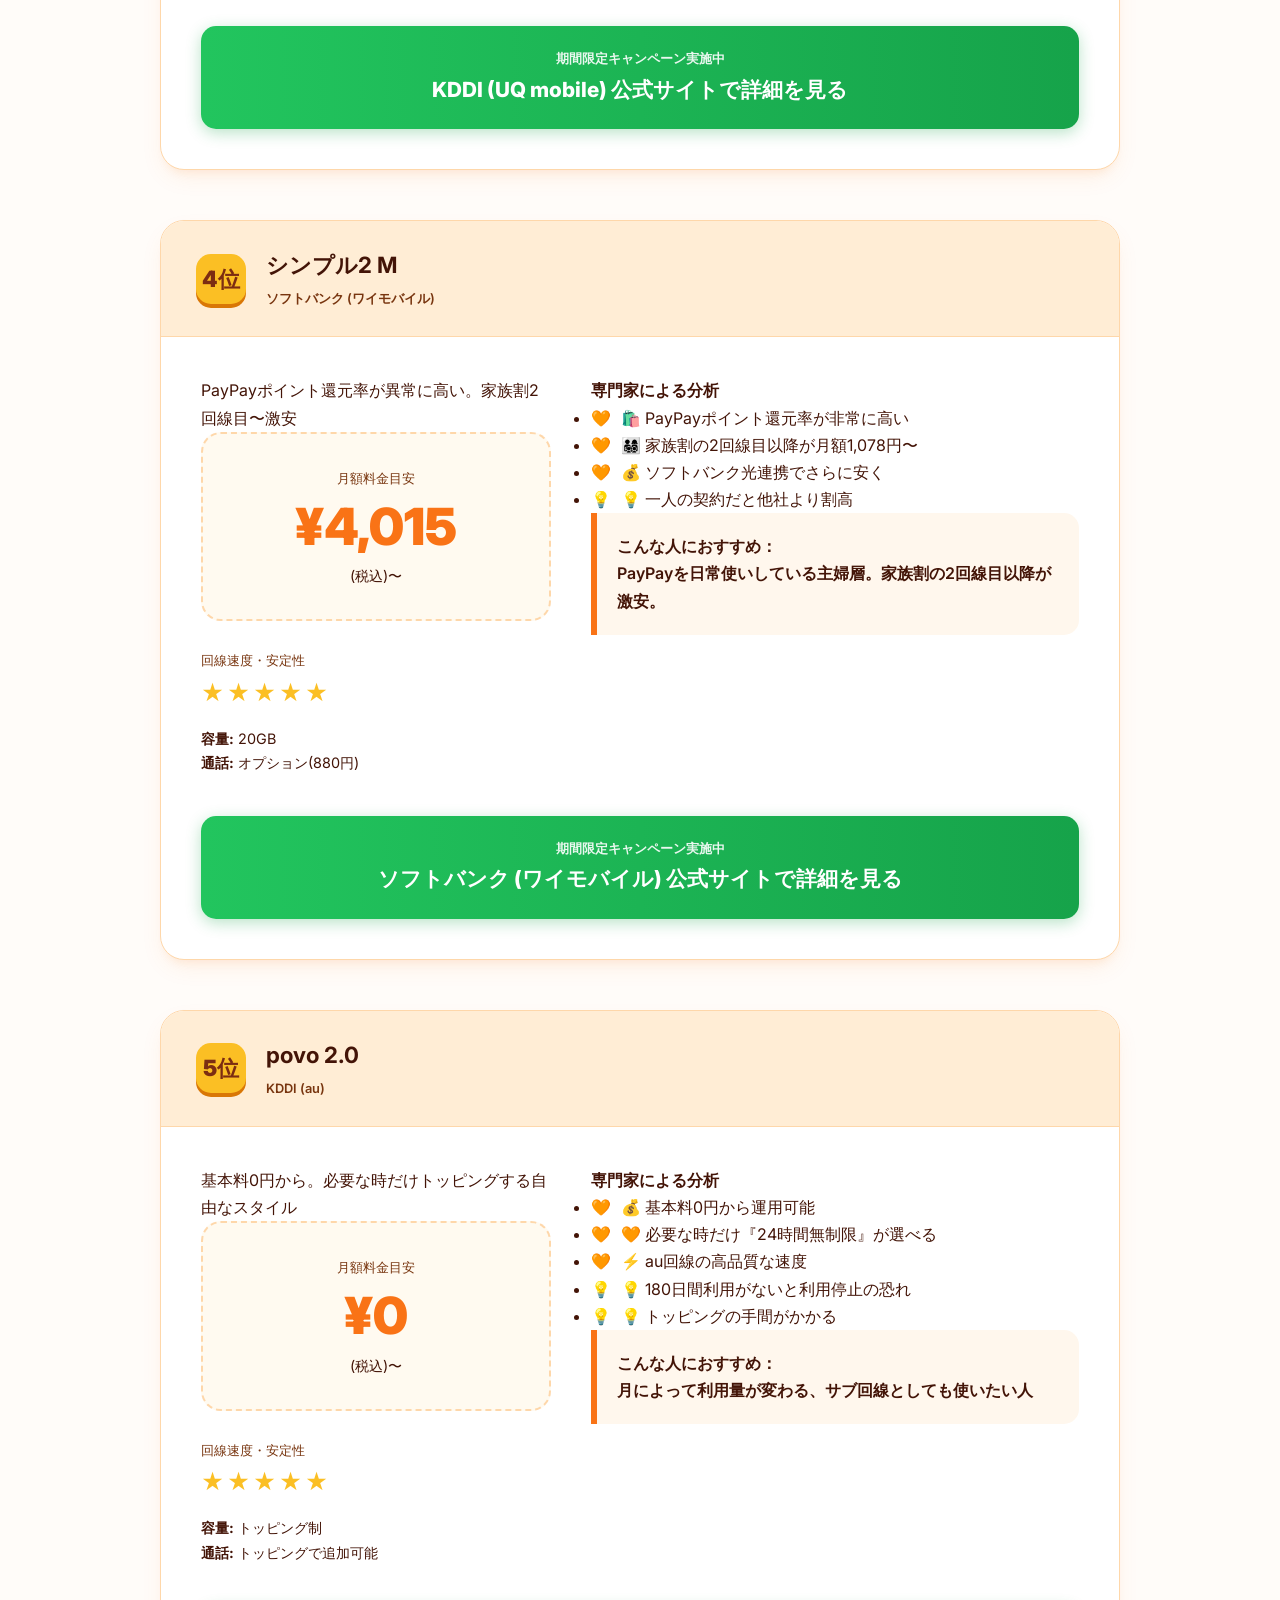
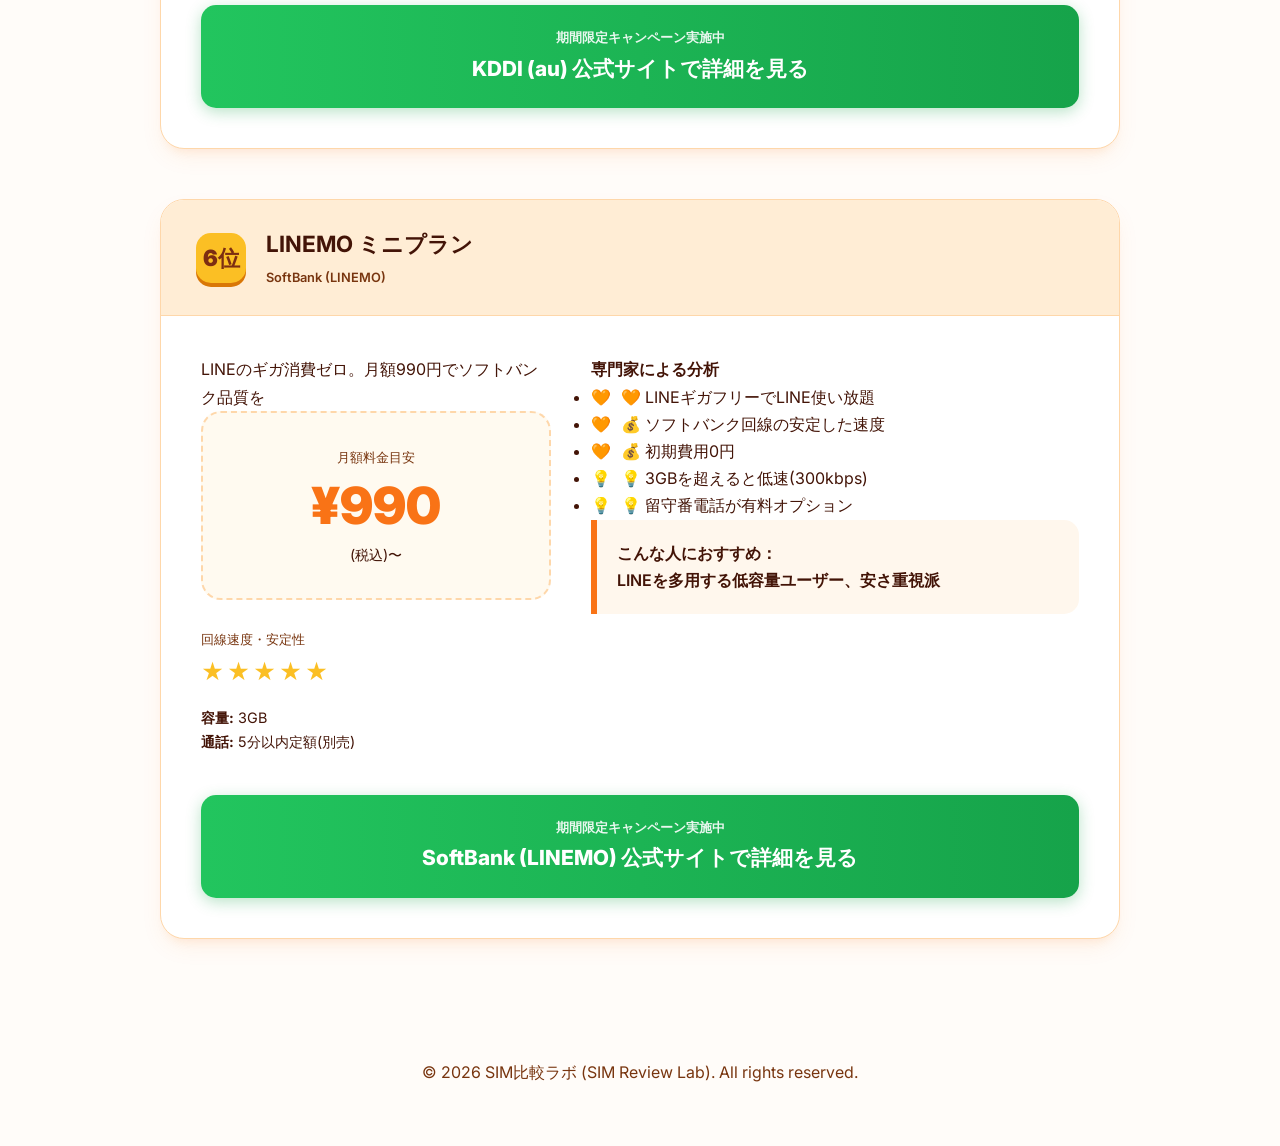
==== commit d656a215: "Improve VI Phase 3: Add hero illustration, navigation icons, and visual guide" ====
--- a/index.html
+++ b/index.html
@@ -12,32 +12,39 @@
 </head>
 <body>
     <header>
-        <div class="container">
-            <div class="update-badge" id="currentDateBadge">2026年3月最新版</div>
-            <h1>SIM比較ラボ</h1>
-            <p class="hero-subline">後悔しない格安SIM選びを、最短30秒で。</p>
-            <p class="hero-desc">20社以上のプランを徹底比較。あなたに「ちょうどいい」1枚を厳選紹介。</p>
+        <div class="container hero-flex">
+            <div class="hero-text">
+                <div class="update-badge" id="currentDateBadge">2026年3月最新版</div>
+                <h1>SIM比較ラボ</h1>
+                <p class="hero-subline">後悔しない格安SIM選びを、最短30秒で。</p>
+                <p class="hero-desc">20社以上のプランを徹底比較。あなたに「ちょうどいい」1枚を厳選紹介。</p>
+            </div>
+            <div class="hero-image">
+                <img src="hero_illustration.png" alt="Happy smartphone user" style="max-width: 100%; border-radius: 50%;">
+            </div>
         </div>
     </header>
 
     <div class="container">
-        <!-- Quick Guide -->
         <section class="guide-section">
-            <h3 style="text-align: center; color: var(--primary);">失敗しないSIM選び 3つのステップ</h3>
+            <h3 style="text-align: center; color: var(--primary); margin-bottom: 30px;">失敗しないSIM選び 3つのステップ</h3>
             <div class="guide-grid">
                 <div class="guide-step">
+                    <div class="step-icon">📱</div>
                     <span class="step-num">1</span>
-                    <p style="font-size: 0.9rem; font-weight: 700;">今のギガ数を確認</p>
+                    <p style="font-size: 0.96rem; font-weight: 800; margin-top: 10px;">今のギガ数を確認</p>
                     <p style="font-size: 0.8rem; color: var(--text-muted);">設定アプリから月々の使用量を見てみよう</p>
                 </div>
-                <div class="guide-step">
+                <div class="guide-step" style="border-left: 1px dashed var(--primary-light); border-right: 1px dashed var(--primary-light);">
+                    <div class="step-icon">📞</div>
                     <span class="step-num">2</span>
-                    <p style="font-size: 0.9rem; font-weight: 700;">通話が必要か判断</p>
+                    <p style="font-size: 0.96rem; font-weight: 800; margin-top: 10px;">通話が必要か判断</p>
                     <p style="font-size: 0.8rem; color: var(--text-muted);">LINE通話メインなら、カケホは不要かも</p>
                 </div>
                 <div class="guide-step">
+                    <div class="step-icon">🏠</div>
                     <span class="step-num">3</span>
-                    <p style="font-size: 0.9rem; font-weight: 700;">セット割をチェック</p>
+                    <p style="font-size: 0.96rem; font-weight: 800; margin-top: 10px;">セット割をチェック</p>
                     <p style="font-size: 0.8rem; color: var(--text-muted);">お家のネットと合わせるとさらに安くなる！</p>
                 </div>
             </div>
@@ -45,10 +52,10 @@
 
         <!-- Category Navigation -->
         <nav class="cat-nav">
-            <button class="cat-btn active" data-cat="all">すべて</button>
-            <button class="cat-btn" data-cat="balance">バランス重視</button>
-            <button class="cat-btn" data-cat="cheap">安さ重視</button>
-            <button class="cat-btn" data-cat="unlimited">データ無制限</button>
+            <button class="cat-btn active" data-cat="all">✨ すべて</button>
+            <button class="cat-btn" data-cat="balance">⚖️ バランス重視</button>
+            <button class="cat-btn" data-cat="cheap">💰 安さ重視</button>
+            <button class="cat-btn" data-cat="unlimited">🚀 データ無制限</button>
         </nav>
 
         <section id="rankingContainer" class="ranking-section">
--- a/style.css
+++ b/style.css
@@ -69,41 +69,99 @@
   margin-bottom: 10px;
 }
 
+header {
+  background: linear-gradient(135deg, #fff7ed 0%, #ffedd5 100%);
+  padding: 80px 0 100px;
+  border-bottom: 1px solid rgba(251, 146, 60, 0.1);
+  text-align: left;
+}
+
+.hero-flex {
+  display: flex;
+  align-items: center;
+  justify-content: space-between;
+  gap: 60px;
+}
+
+.hero-text {
+  flex: 1;
+}
+
+.hero-image {
+  flex: 0 0 320px;
+  animation: float 4s ease-in-out infinite;
+  display: flex;
+  justify-content: center;
+}
+
+.hero-image img {
+  width: 100%;
+  max-width: 320px;
+  height: auto;
+  border-radius: 50%;
+  box-shadow: 0 20px 40px rgba(251, 146, 60, 0.15);
+}
+
+@keyframes float {
+  0% { transform: translateY(0px); }
+  50% { transform: translateY(-20px); }
+  100% { transform: translateY(0px); }
+}
+
+header h1 {
+  font-size: 4.2rem;
+  color: var(--primary);
+  margin-bottom: 15px;
+  letter-spacing: -2px;
+}
+
+.hero-subline {
+  font-size: 1.8rem;
+  font-weight: 800;
+  color: var(--text-main);
+  margin-bottom: 20px;
+}
+
 .hero-desc {
-  font-size: 1rem;
+  font-size: 1.1rem;
   color: var(--text-muted);
-  font-weight: 500;
   max-width: 600px;
-  margin: 0 auto;
+  margin: 0;
 }
 
 .cat-nav {
   display: flex;
   justify-content: center;
-  gap: 12px;
-  margin: -30px 0 50px;
+  gap: 15px;
+  margin: -40px 0 60px;
   position: sticky;
   top: 20px;
   z-index: 100;
+  flex-wrap: wrap;
 }
 
 .cat-btn {
-  padding: 12px 24px;
+  padding: 14px 28px;
   background: white;
-  border: 2px solid var(--border-color);
+  border: 2px solid var(--primary-light);
   border-radius: 50px;
   cursor: pointer;
-  font-weight: 700;
-  color: var(--text-muted);
-  box-shadow: var(--shadow);
+  font-weight: 800;
+  color: var(--text-main);
+  box-shadow: 0 4px 15px rgba(0,0,0,0.05);
   transition: all 0.3s cubic-bezier(0.4, 0, 0.2, 1);
+  display: flex;
+  align-items: center;
+  gap: 10px;
+  font-size: 1rem;
 }
 
 .cat-btn.active {
   background: var(--primary);
   color: white;
   border-color: var(--primary);
-  transform: scale(1.05);
+  transform: translateY(-2px);
+  box-shadow: 0 6px 20px rgba(251, 146, 60, 0.3);
 }
 
 /* Card & Ranking */
@@ -269,32 +327,52 @@
   margin-top: 20px;
 }
 
+/* Guide Section Improvements */
+.step-icon {
+  font-size: 2.2rem;
+  margin-bottom: 5px;
+  display: block;
+}
+
 .guide-step {
   text-align: center;
-  padding: 15px;
-}
-
-.step-num {
-  display: inline-block;
-  background: var(--primary);
-  color: white;
-  width: 30px;
-  height: 30px;
-  border-radius: 50%;
-  line-height: 30px;
-  margin-bottom: 10px;
-}
-
-/* Killer Phrase */
-.killer-phrase {
-  display: block;
-  background: #fff7ed;
-  color: var(--primary);
-  padding: 10px 20px;
-  border-radius: 10px;
-  font-weight: 800;
-  margin-bottom: 15px;
-  border-left: 5px solid var(--primary);
+  padding: 20px;
+}
+
+/* Mobile Adjustments */
+@media (max-width: 900px) {
+  .hero-flex {
+    flex-direction: column;
+    text-align: center;
+    gap: 30px;
+  }
+  .hero-text {
+    order: 2;
+  }
+  .hero-image {
+    order: 1;
+    flex: 0 0 auto;
+    width: 200px;
+  }
+  header h1 {
+    font-size: 3rem;
+  }
+  .hero-subline {
+    font-size: 1.4rem;
+  }
+  .hero-desc {
+    margin: 0 auto;
+  }
+  .guide-grid {
+    grid-template-columns: 1fr;
+  }
+  .guide-step {
+    border: none !important;
+    border-bottom: 1px dashed var(--primary-light) !important;
+  }
+  .guide-step:last-child {
+    border-bottom: none !important;
+  }
 }
 
 /* Mobile Adjustments */
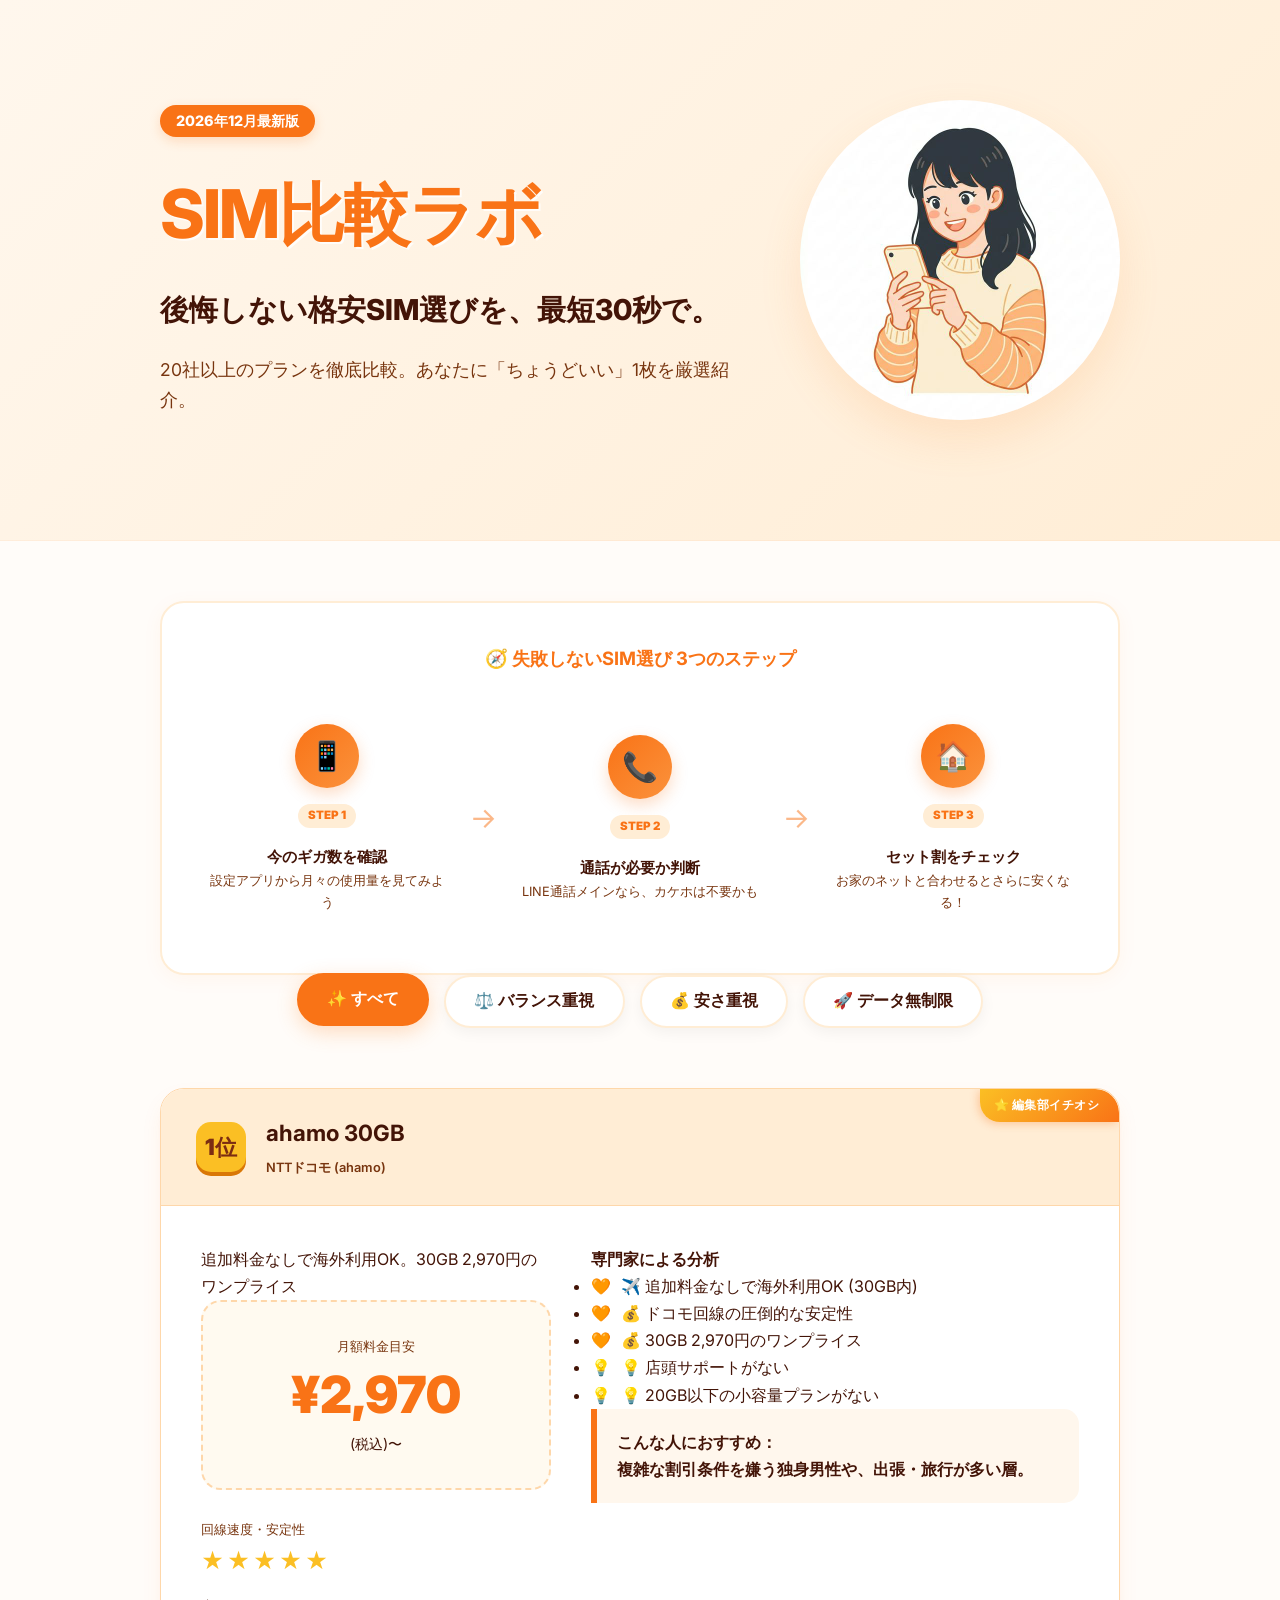
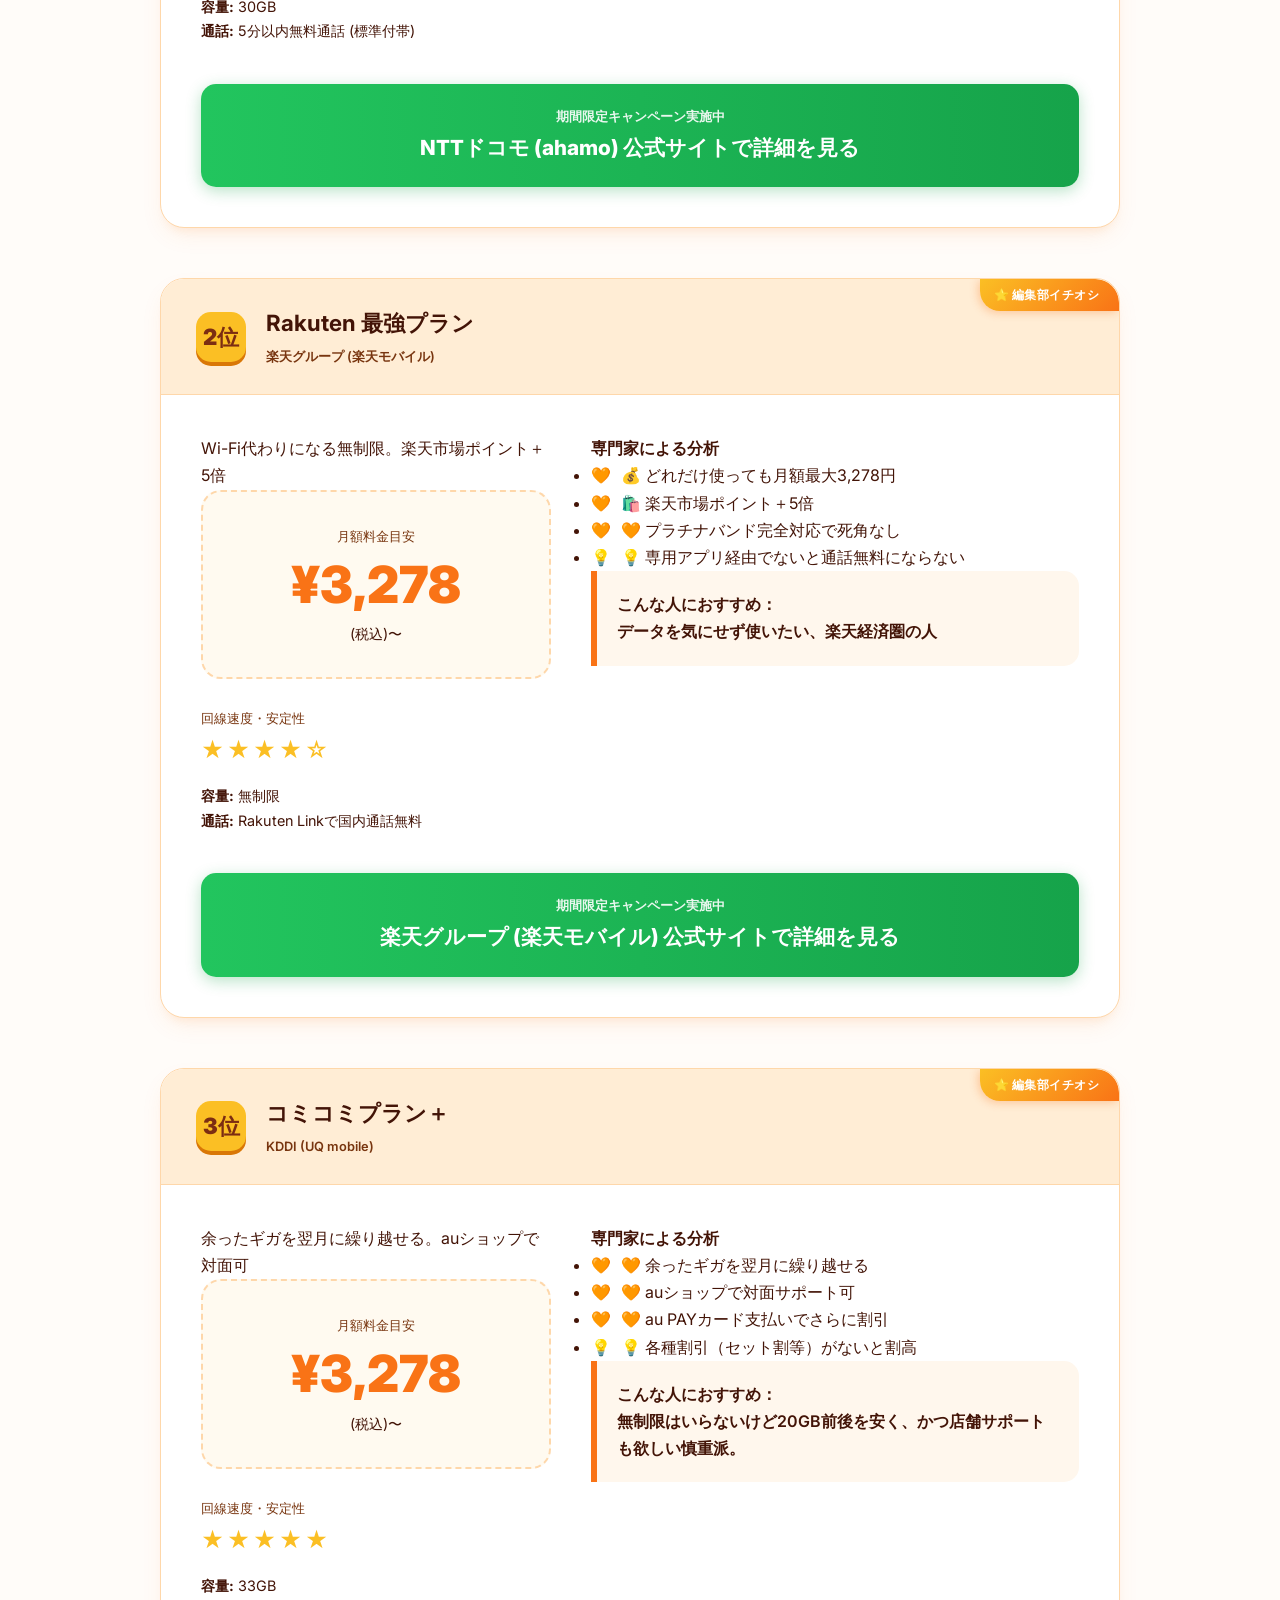
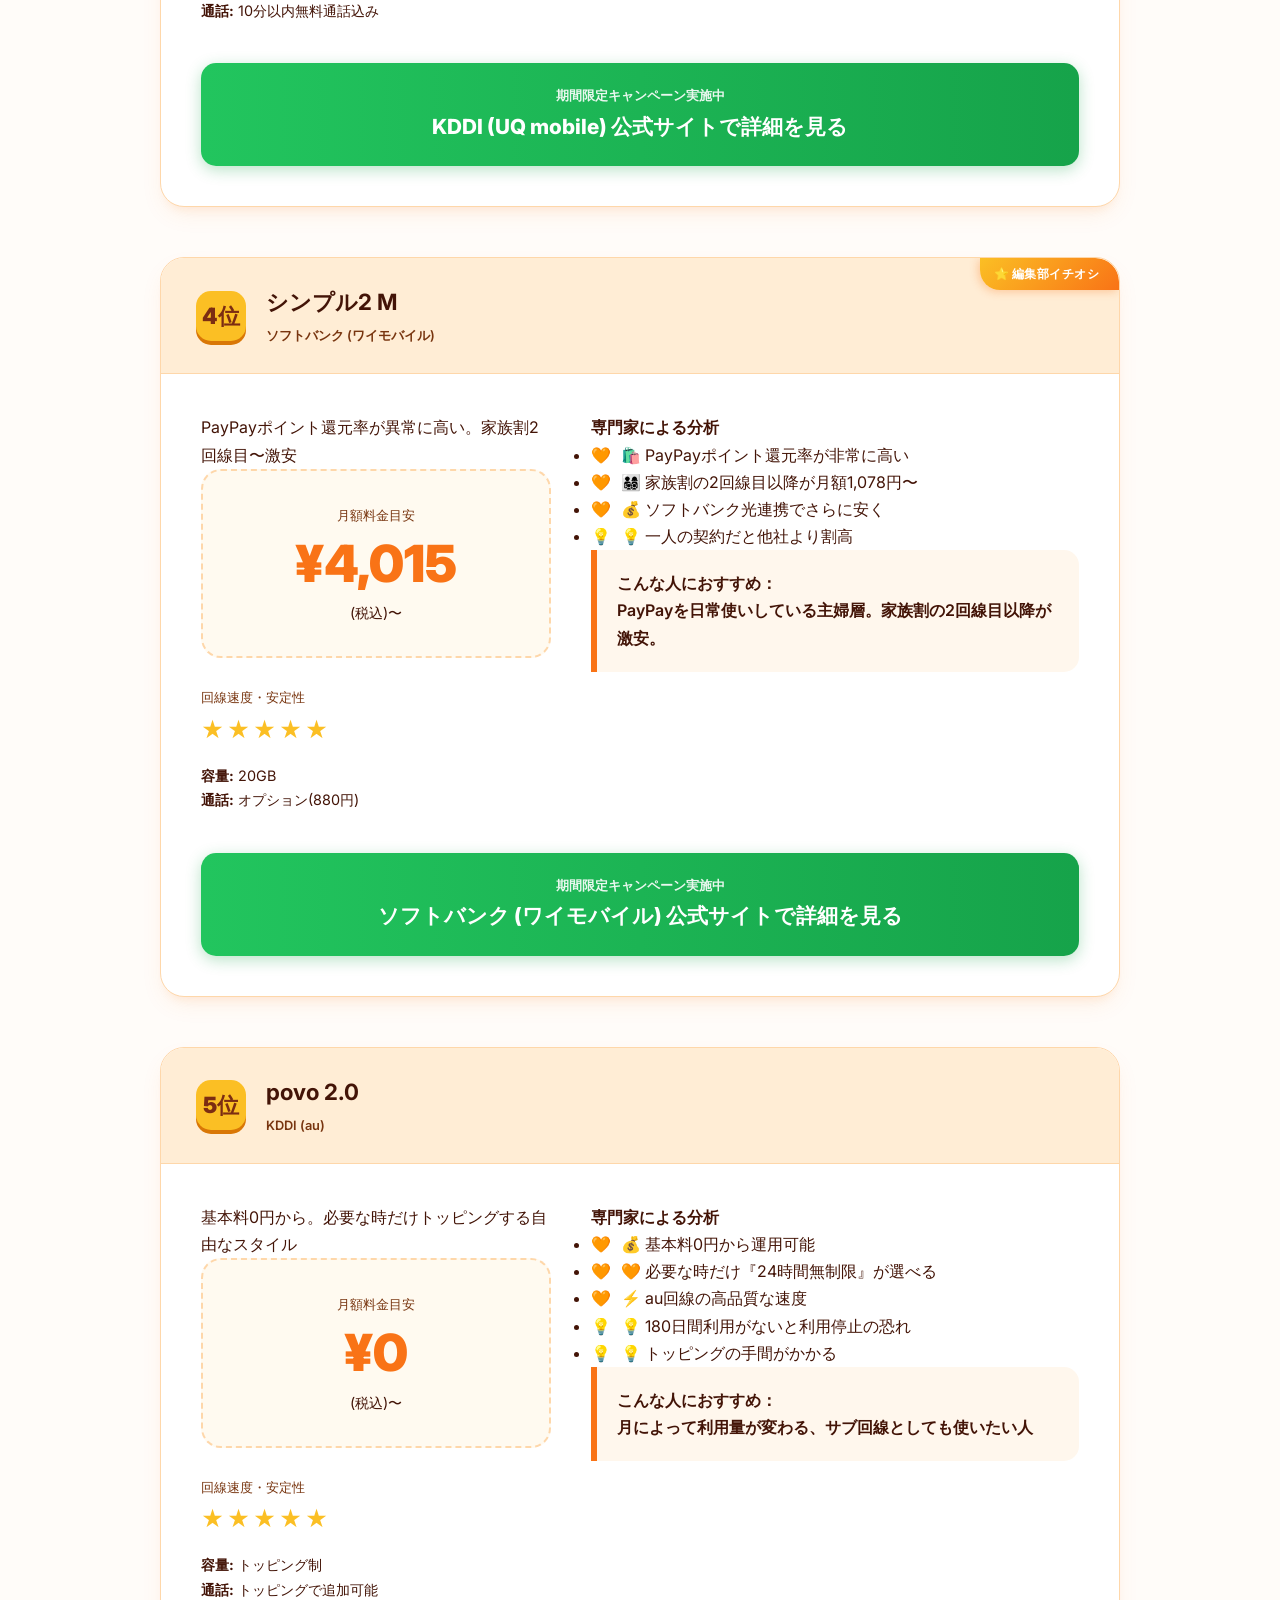
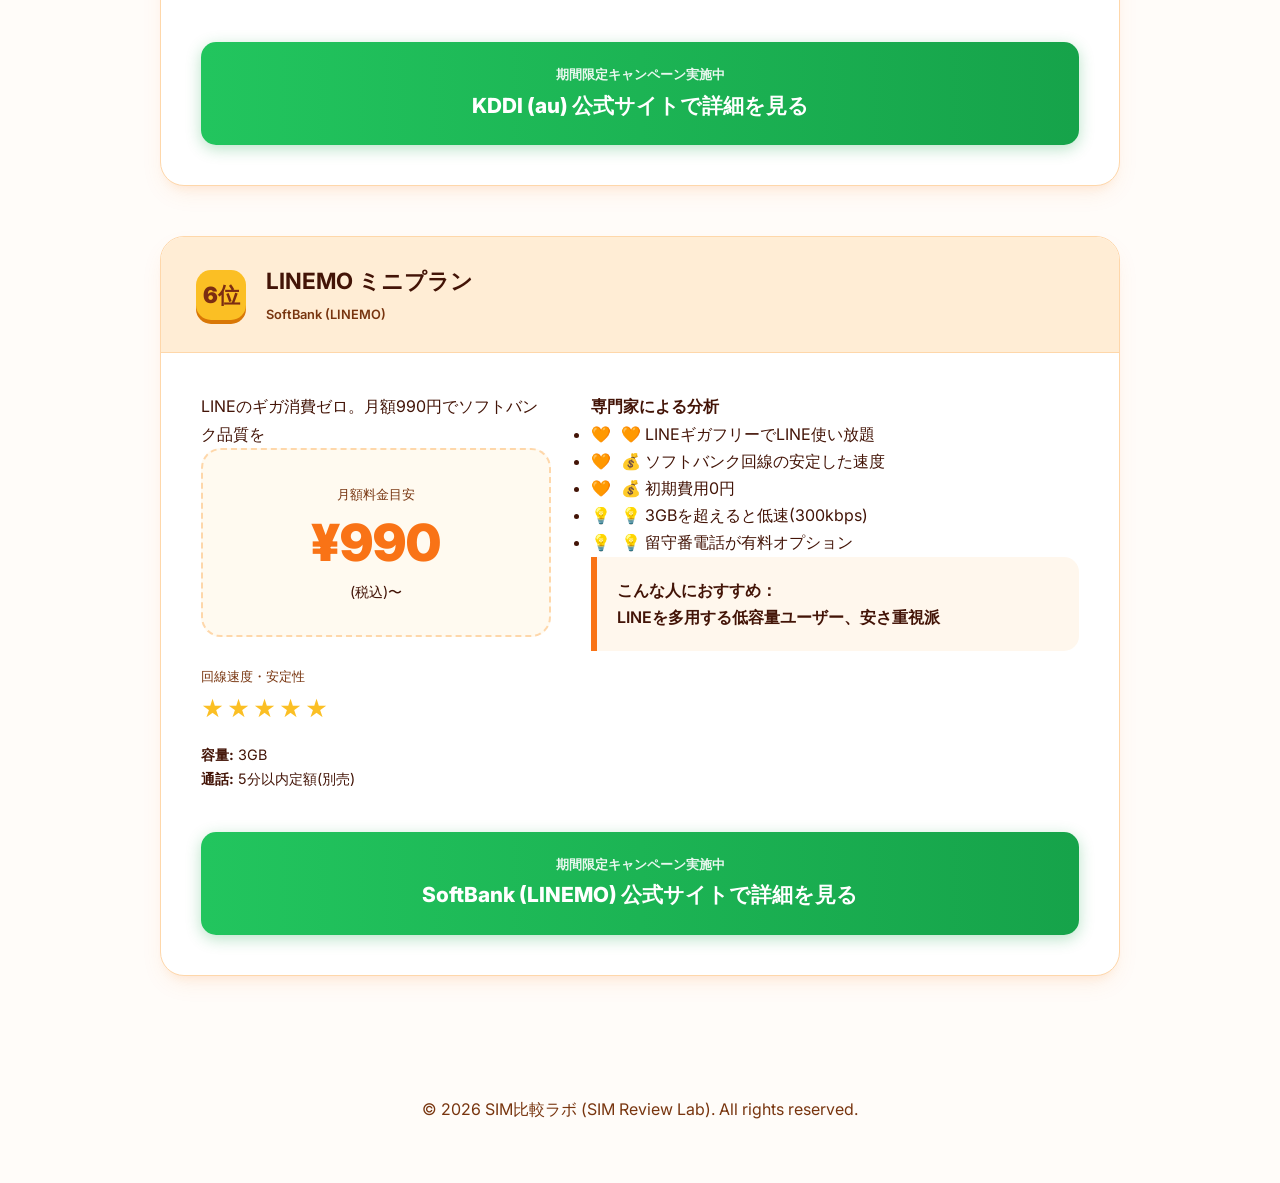
==== commit 229af827: "feat: Phase3 VI - hero illustration, guide upgrade with arrows, recommended ribbon badge" ====
--- a/index.html
+++ b/index.html
@@ -27,23 +27,25 @@
 
     <div class="container">
         <section class="guide-section">
-            <h3 style="text-align: center; color: var(--primary); margin-bottom: 30px;">失敗しないSIM選び 3つのステップ</h3>
+            <h3 style="text-align: center; color: var(--primary); margin-bottom: 30px;">🧭 失敗しないSIM選び 3つのステップ</h3>
             <div class="guide-grid">
                 <div class="guide-step">
                     <div class="step-icon">📱</div>
-                    <span class="step-num">1</span>
+                    <span class="step-num">STEP 1</span>
                     <p style="font-size: 0.96rem; font-weight: 800; margin-top: 10px;">今のギガ数を確認</p>
                     <p style="font-size: 0.8rem; color: var(--text-muted);">設定アプリから月々の使用量を見てみよう</p>
                 </div>
-                <div class="guide-step" style="border-left: 1px dashed var(--primary-light); border-right: 1px dashed var(--primary-light);">
+                <div class="guide-arrow">→</div>
+                <div class="guide-step">
                     <div class="step-icon">📞</div>
-                    <span class="step-num">2</span>
+                    <span class="step-num">STEP 2</span>
                     <p style="font-size: 0.96rem; font-weight: 800; margin-top: 10px;">通話が必要か判断</p>
                     <p style="font-size: 0.8rem; color: var(--text-muted);">LINE通話メインなら、カケホは不要かも</p>
                 </div>
+                <div class="guide-arrow">→</div>
                 <div class="guide-step">
                     <div class="step-icon">🏠</div>
-                    <span class="step-num">3</span>
+                    <span class="step-num">STEP 3</span>
                     <p style="font-size: 0.96rem; font-weight: 800; margin-top: 10px;">セット割をチェック</p>
                     <p style="font-size: 0.8rem; color: var(--text-muted);">お家のネットと合わせるとさらに安くなる！</p>
                 </div>
--- a/style.css
+++ b/style.css
@@ -173,6 +173,29 @@
   border: 1px solid var(--border-color);
   margin-bottom: 50px;
   transition: transform 0.3s ease;
+  position: relative;
+}
+
+/* 推奨リボンバッジ */
+.recommended-ribbon {
+  position: absolute;
+  top: 0;
+  right: 0;
+  background: linear-gradient(135deg, #fbbf24, #f97316);
+  color: white;
+  font-size: 0.75rem;
+  font-weight: 900;
+  padding: 6px 20px 6px 14px;
+  border-radius: 0 24px 0 20px;
+  box-shadow: -2px 2px 8px rgba(249,115,22,0.3);
+  z-index: 10;
+  letter-spacing: 0.5px;
+  animation: ribbon-glow 2s ease-in-out infinite;
+}
+
+@keyframes ribbon-glow {
+  0%, 100% { box-shadow: -2px 2px 8px rgba(249,115,22,0.3); }
+  50% { box-shadow: -2px 2px 16px rgba(249,115,22,0.6); }
 }
 
 .review-card:hover {
@@ -314,29 +337,68 @@
 /* Guide Section */
 .guide-section {
   background: white;
-  padding: 30px;
-  border-radius: 20px;
+  padding: 40px 30px;
+  border-radius: 24px;
   margin-bottom: 40px;
   border: 2px solid var(--primary-light);
+  box-shadow: 0 4px 20px rgba(249, 115, 22, 0.05);
+}
+
+.guide-section h3 {
+  font-size: 1.15rem;
 }
 
 .guide-grid {
   display: grid;
-  grid-template-columns: repeat(auto-fit, minmax(200px, 1fr));
-  gap: 20px;
-  margin-top: 20px;
+  grid-template-columns: 1fr auto 1fr auto 1fr;
+  gap: 0;
+  margin-top: 30px;
+  align-items: center;
+}
+
+/* 矢印コネクター */
+.guide-arrow {
+  font-size: 1.8rem;
+  color: var(--primary);
+  opacity: 0.5;
+  text-align: center;
+  padding: 0 8px;
 }
 
 /* Guide Section Improvements */
 .step-icon {
-  font-size: 2.2rem;
-  margin-bottom: 5px;
-  display: block;
+  width: 64px;
+  height: 64px;
+  background: linear-gradient(135deg, var(--primary), #fb923c);
+  border-radius: 50%;
+  display: flex;
+  align-items: center;
+  justify-content: center;
+  font-size: 1.8rem;
+  margin: 0 auto 12px;
+  box-shadow: 0 6px 16px rgba(249,115,22,0.25);
+  transition: transform 0.3s ease;
+}
+
+.guide-step:hover .step-icon {
+  transform: scale(1.1) rotate(-5deg);
 }
 
 .guide-step {
   text-align: center;
-  padding: 20px;
+  padding: 20px 15px;
+  border: none !important;
+}
+
+.step-num {
+  display: inline-block;
+  background: var(--primary-light);
+  color: var(--primary);
+  font-size: 0.72rem;
+  font-weight: 900;
+  padding: 2px 10px;
+  border-radius: 50px;
+  margin-bottom: 6px;
 }
 
 /* Mobile Adjustments */
@@ -366,12 +428,13 @@
   .guide-grid {
     grid-template-columns: 1fr;
   }
+  .guide-arrow {
+    transform: rotate(90deg);
+    padding: 0;
+    line-height: 1;
+  }
   .guide-step {
     border: none !important;
-    border-bottom: 1px dashed var(--primary-light) !important;
-  }
-  .guide-step:last-child {
-    border-bottom: none !important;
   }
 }
 
